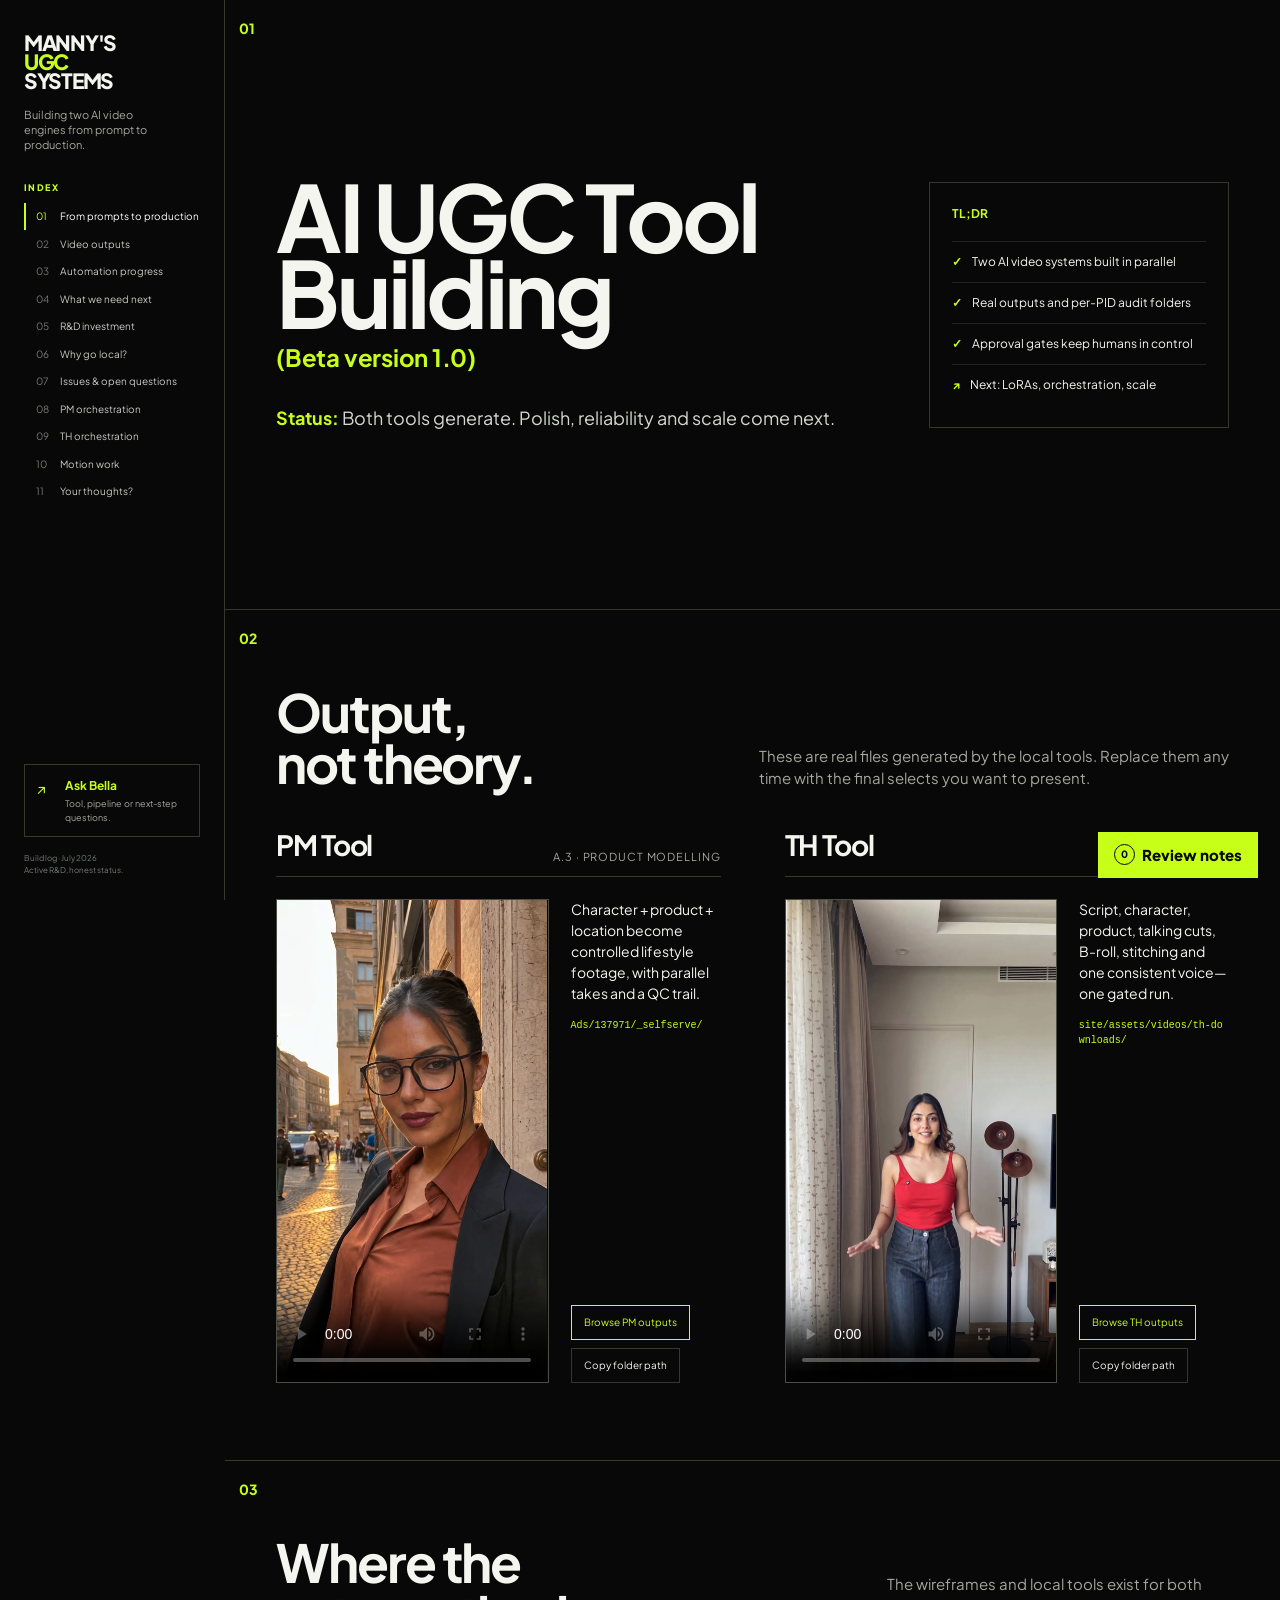
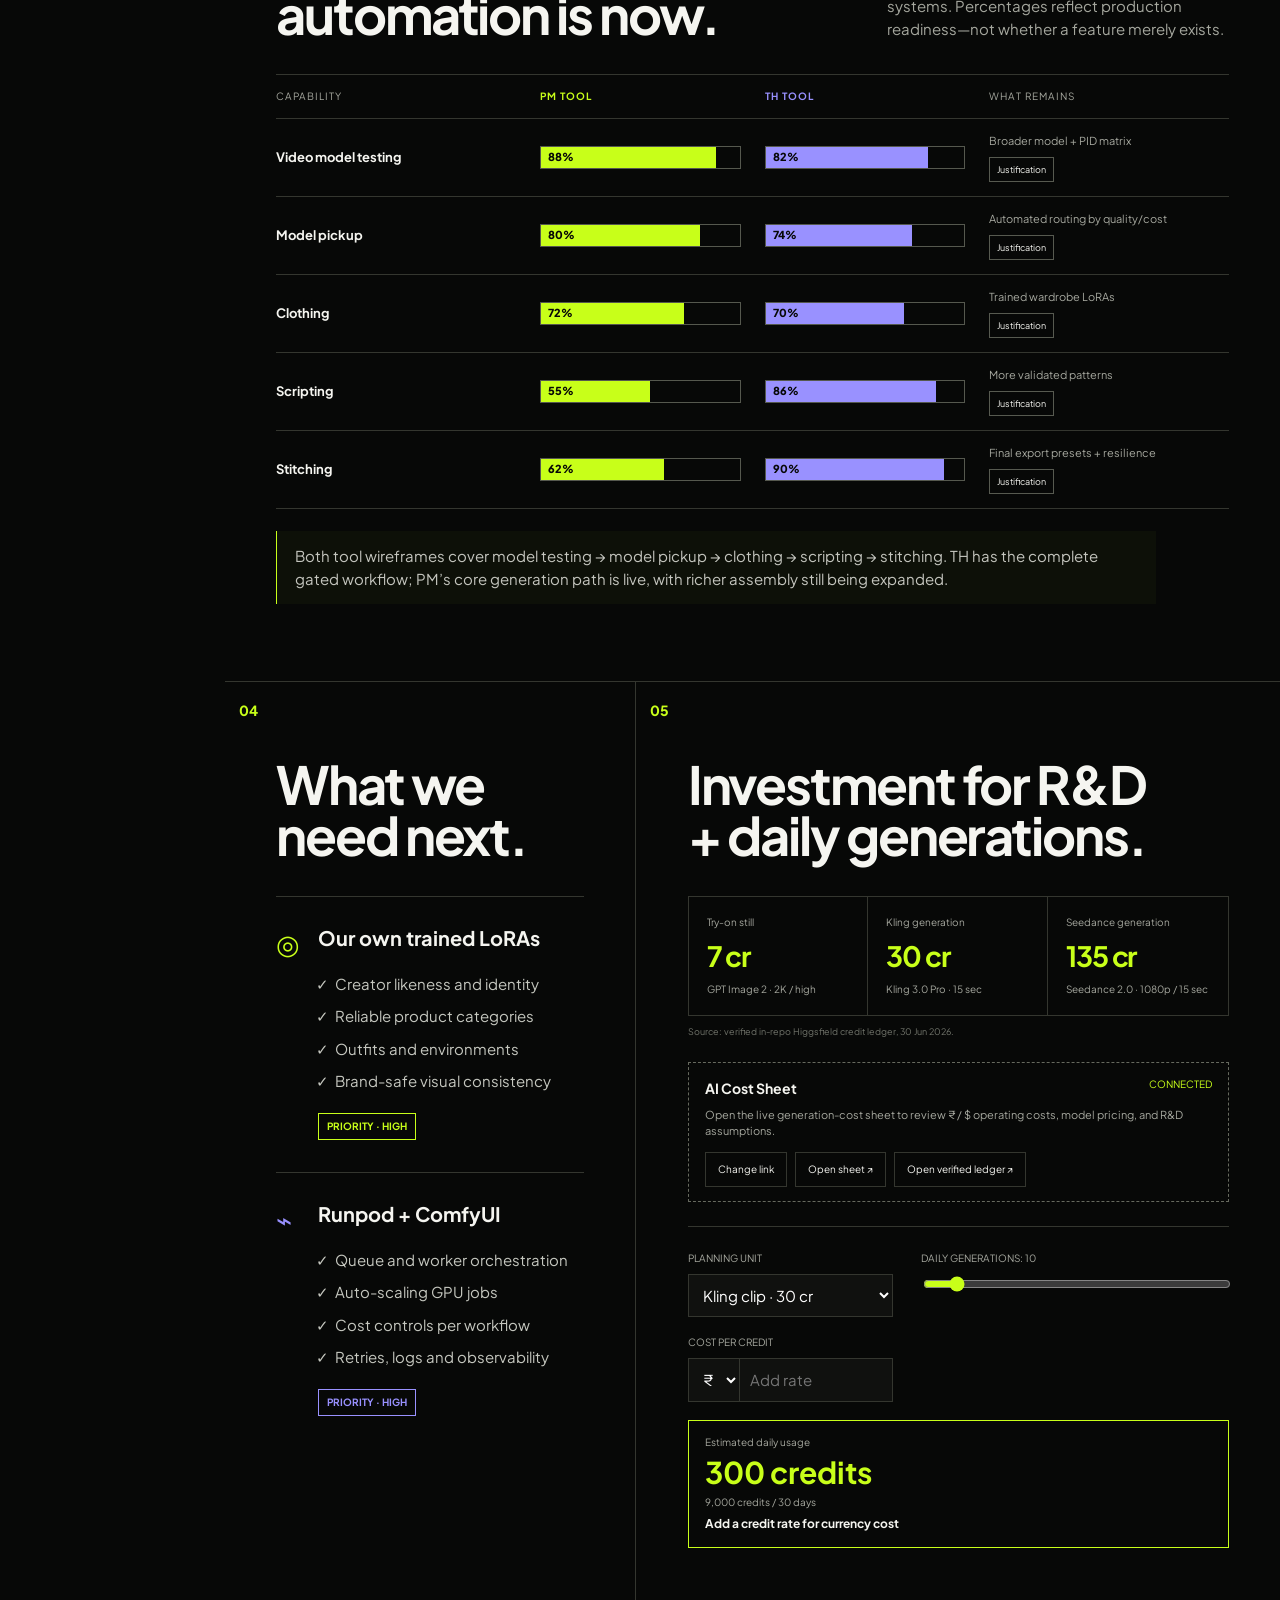
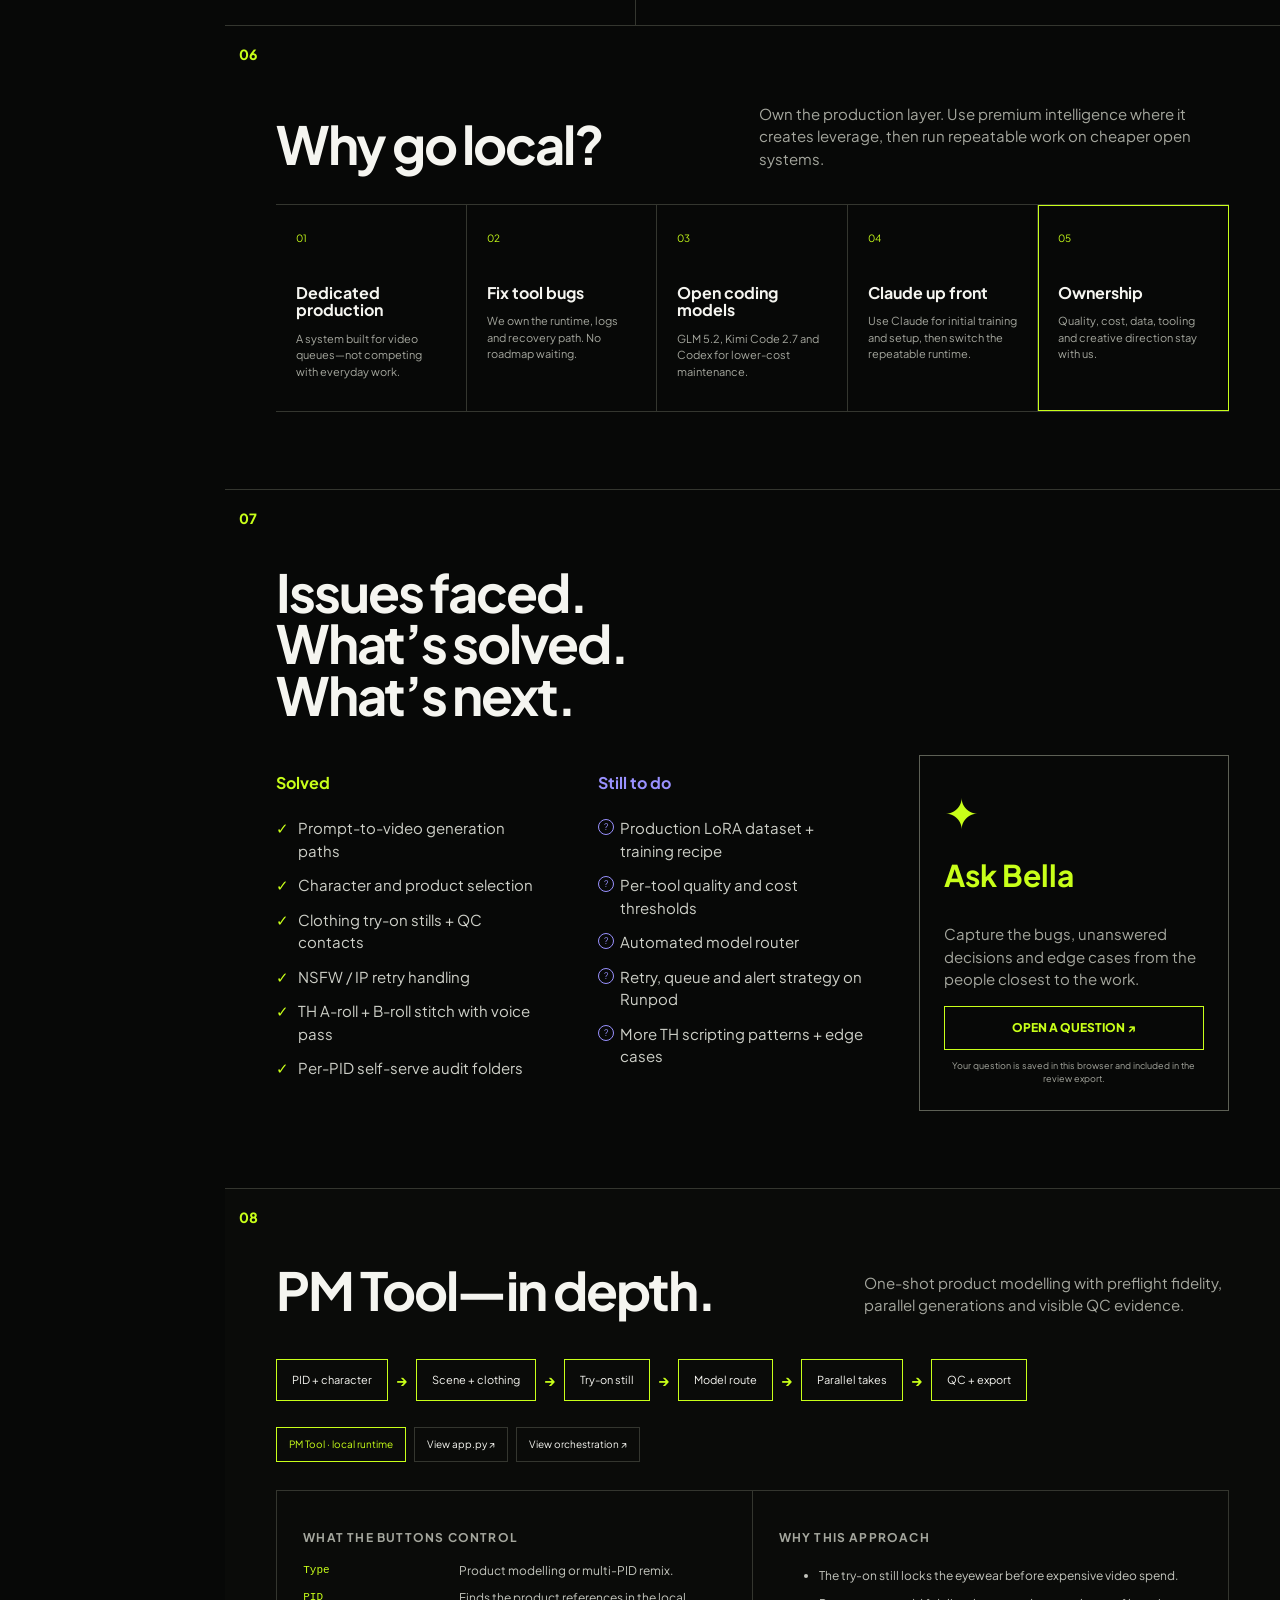
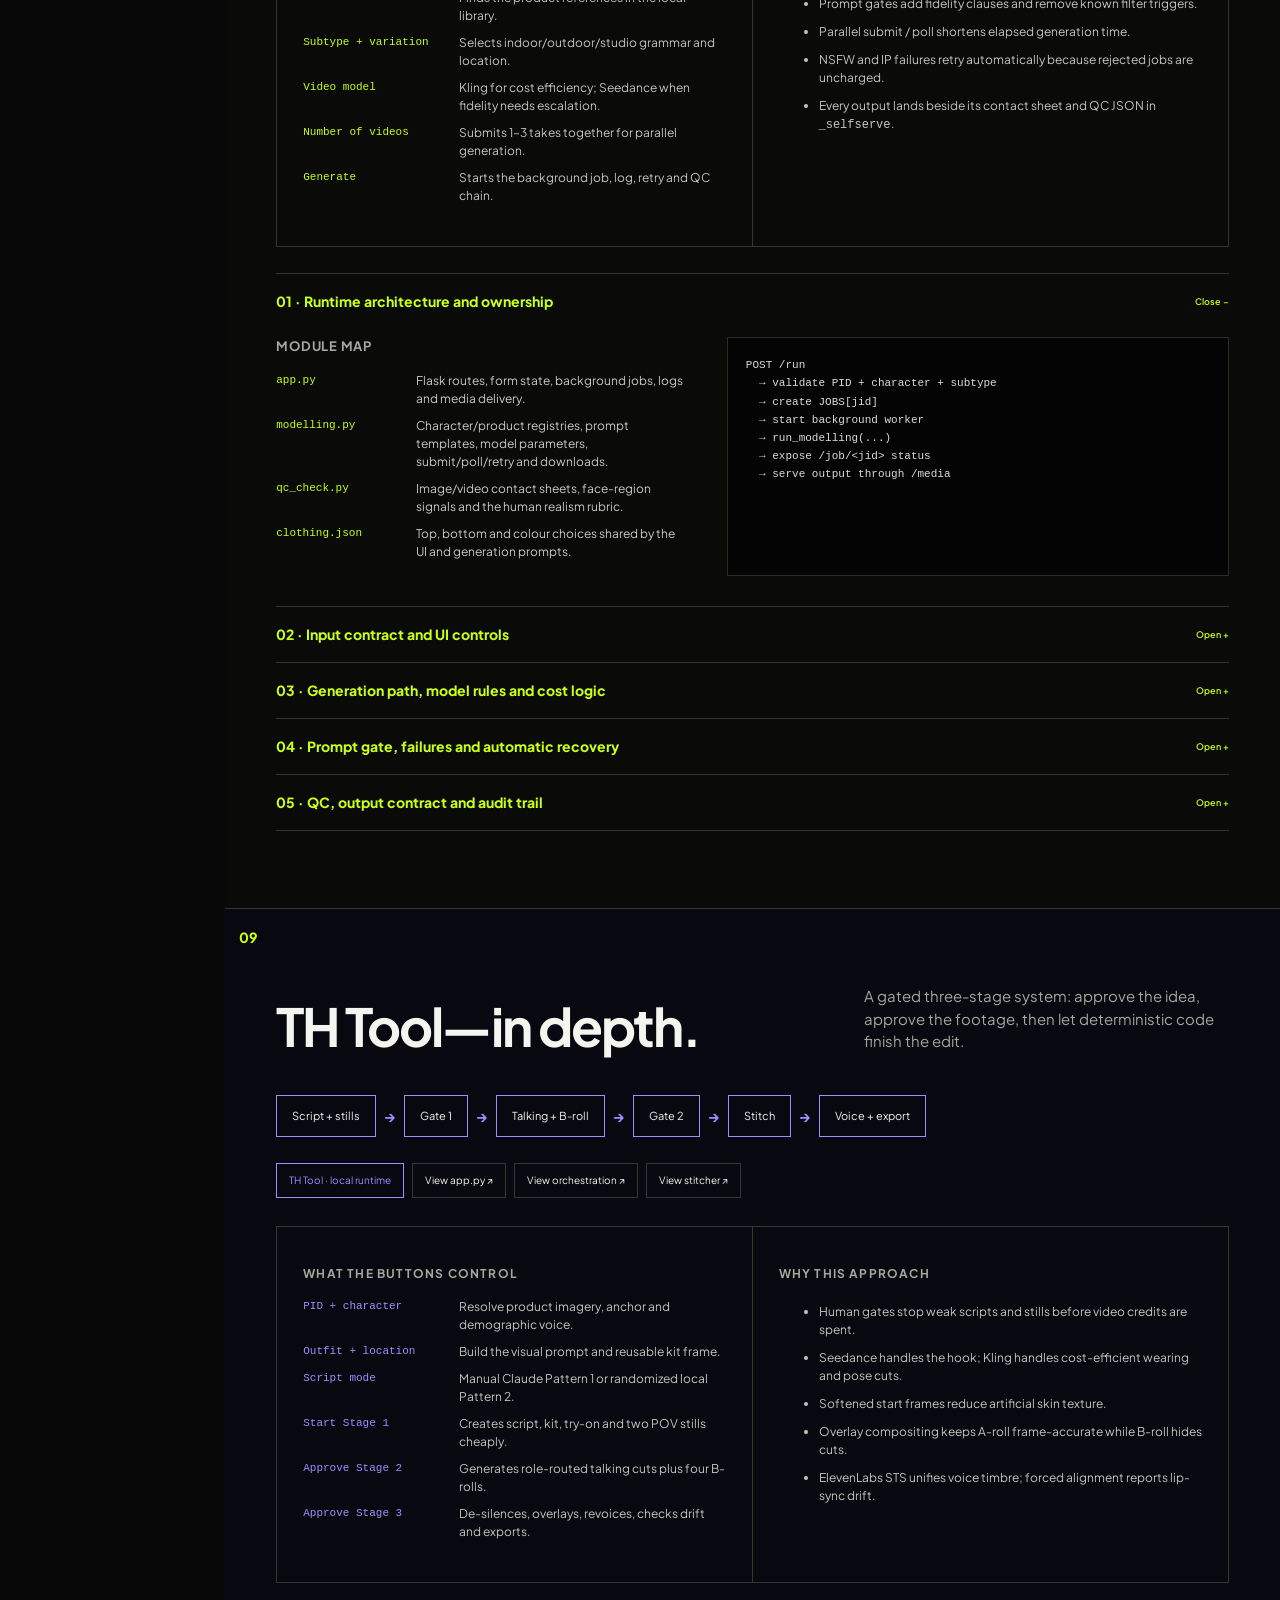
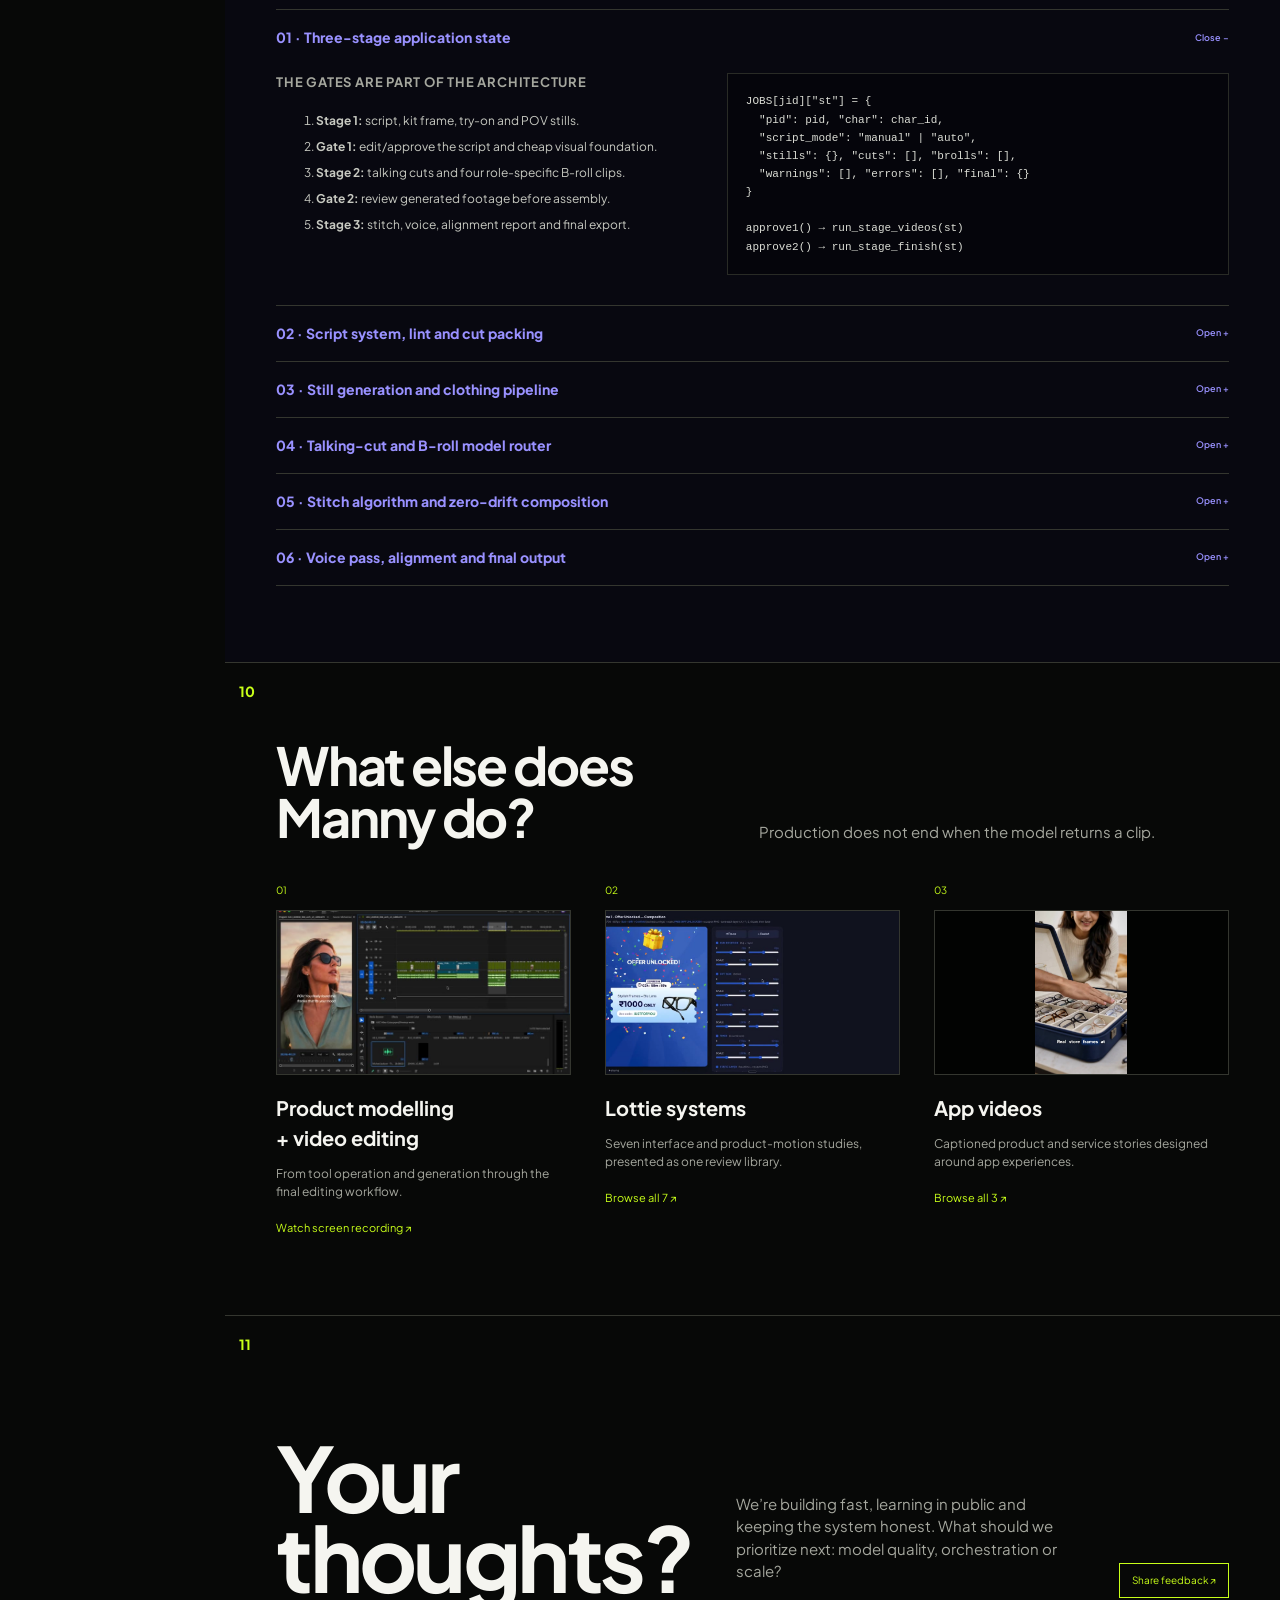
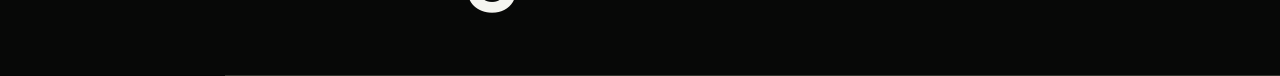
==== site/index.html @ 369bed04 "Add AI UGC systems review website" ====
<!doctype html>
<html lang="en">
<head>
  <meta charset="utf-8">
  <meta name="viewport" content="width=device-width, initial-scale=1, viewport-fit=cover">
  <meta name="description" content="AI UGC Tool Building, Beta version 1.0 — Manny's PM and Talking Head video systems.">
  <title>AI UGC Tool Building — Beta version 1.0</title>
  <link rel="stylesheet" href="styles.css">
</head>
<body>
  <header class="mobile-header">
    <a class="wordmark" href="#top" aria-label="Manny's UGC Systems home">MANNY'S <span>UGC</span> SYSTEMS</a>
    <button class="menu-toggle" type="button" aria-controls="index" aria-expanded="false">Index</button>
  </header>

  <aside class="sidebar" id="index">
    <a class="wordmark" href="#top">MANNY'S <span>UGC</span> SYSTEMS</a>
    <p class="sidebar-intro">Building two AI video engines from prompt to production.</p>
    <nav aria-label="Page index">
      <span class="nav-label">Index</span>
      <a href="#top"><i>01</i>From prompts to production</a>
      <a href="#outputs"><i>02</i>Video outputs</a>
      <a href="#progress"><i>03</i>Automation progress</a>
      <a href="#next"><i>04</i>What we need next</a>
      <a href="#investment"><i>05</i>R&amp;D investment</a>
      <a href="#local"><i>06</i>Why go local?</a>
      <a href="#issues"><i>07</i>Issues &amp; open questions</a>
      <a href="#pm-deep"><i>08</i>PM orchestration</a>
      <a href="#th-deep"><i>09</i>TH orchestration</a>
      <a href="#motion"><i>10</i>Motion work</a>
      <a href="#thoughts"><i>11</i>Your thoughts?</a>
    </nav>
    <a class="bella-mini" href="#issues"><span>↗</span><strong>Ask Bella</strong><small>Tool, pipeline or next-step questions.</small></a>
    <p class="sidebar-foot">Build log · July 2026<br>Active R&amp;D, honest status.</p>
  </aside>

  <main>
    <section class="hero section" id="top" data-section="01">
      <div class="section-number">01</div>
      <div class="hero-copy">
        <h1>AI UGC Tool<br>Building <span>(Beta version 1.0)</span></h1>
        <p><strong>Status:</strong> Both tools generate. Polish, reliability and scale come next.</p>
      </div>
      <div class="truth-list" aria-label="Current project truths">
        <h2>TL;DR</h2>
        <p><b>✓</b> Two AI video systems built in parallel</p>
        <p><b>✓</b> Real outputs and per-PID audit folders</p>
        <p><b>✓</b> Approval gates keep humans in control</p>
        <p><b>↗</b> Next: LoRAs, orchestration, scale</p>
      </div>
    </section>

    <section class="outputs section" id="outputs" data-section="02">
      <div class="section-number">02</div>
      <div class="section-heading">
        <h2>Output, not theory.</h2>
        <p>These are real files generated by the local tools. Replace them any time with the final selects you want to present.</p>
      </div>
      <div class="video-pair">
        <article class="video-story">
          <div class="video-title"><h3>PM Tool</h3><span>A.3 · Product modelling</span></div>
          <div class="video-shell">
            <video controls playsinline preload="metadata" poster="assets/videos/pm-downloads/cover.jpg">
              <source src="assets/web-videos/pm/cover.mp4" type="video/mp4">
            </video>
          </div>
          <div class="video-copy"><p>Character + product + location become controlled lifestyle footage, with parallel takes and a QC trail.</p><code>Ads/137971/_selfserve/</code><div class="video-actions"><button type="button" data-library="pm">Browse PM outputs</button><button type="button" data-copy="Ads/137971/_selfserve/">Copy folder path</button></div></div>
        </article>
        <article class="video-story">
          <div class="video-title"><h3>TH Tool</h3><span>A.1 · Talking head</span></div>
          <div class="video-shell">
            <video controls playsinline preload="metadata" poster="assets/videos/th-downloads/01.jpg">
              <source src="assets/web-videos/th/01.mp4" type="video/mp4">
            </video>
          </div>
          <div class="video-copy"><p>Script, character, product, talking cuts, B-roll, stitching and one consistent voice—one gated run.</p><code>site/assets/videos/th-downloads/</code><div class="video-actions"><button type="button" data-library="th">Browse TH outputs</button><button type="button" data-copy="site/assets/videos/th-downloads/">Copy folder path</button></div></div>
        </article>
      </div>
    </section>

    <section class="progress section" id="progress" data-section="03">
      <div class="section-number">03</div>
      <div class="section-heading split-heading">
        <h2>Where the automation is now.</h2>
        <p>The wireframes and local tools exist for both systems. Percentages reflect production readiness—not whether a feature merely exists.</p>
      </div>
      <div class="progress-table" role="table" aria-label="Automation readiness comparison">
        <div class="progress-head" role="row"><span>Capability</span><b>PM Tool</b><b>TH Tool</b><span>What remains</span></div>
        <div class="progress-row" role="row"><strong>Video model testing</strong><div class="meter"><i style="--v:88%"></i><em>88%</em></div><div class="meter violet"><i style="--v:82%"></i><em>82%</em></div><span>Broader model + PID matrix <button type="button" data-justify="video-model-testing">Justification</button></span></div>
        <div class="progress-row" role="row"><strong>Model pickup</strong><div class="meter"><i style="--v:80%"></i><em>80%</em></div><div class="meter violet"><i style="--v:74%"></i><em>74%</em></div><span>Automated routing by quality/cost <button type="button" data-justify="model-pickup">Justification</button></span></div>
        <div class="progress-row" role="row"><strong>Clothing</strong><div class="meter"><i style="--v:72%"></i><em>72%</em></div><div class="meter violet"><i style="--v:70%"></i><em>70%</em></div><span>Trained wardrobe LoRAs <button type="button" data-justify="clothing">Justification</button></span></div>
        <div class="progress-row" role="row"><strong>Scripting</strong><div class="meter"><i style="--v:55%"></i><em>55%</em></div><div class="meter violet"><i style="--v:86%"></i><em>86%</em></div><span>More validated patterns <button type="button" data-justify="scripting">Justification</button></span></div>
        <div class="progress-row" role="row"><strong>Stitching</strong><div class="meter"><i style="--v:62%"></i><em>62%</em></div><div class="meter violet"><i style="--v:90%"></i><em>90%</em></div><span>Final export presets + resilience <button type="button" data-justify="stitching">Justification</button></span></div>
      </div>
      <p class="note">Both tool wireframes cover model testing → model pickup → clothing → scripting → stitching. TH has the complete gated workflow; PM’s core generation path is live, with richer assembly still being expanded.</p>
    </section>

    <div class="two-up">
      <section class="needs section" id="next" data-section="04">
        <div class="section-number">04</div>
        <div class="section-heading"><h2>What we need next.</h2></div>
        <div class="need-block">
          <span class="need-icon">◎</span><h3>Our own trained LoRAs</h3>
          <ul><li>Creator likeness and identity</li><li>Reliable product categories</li><li>Outfits and environments</li><li>Brand-safe visual consistency</li></ul>
          <b>Priority · high</b>
        </div>
        <div class="need-block violet-block">
          <span class="need-icon">⌁</span><h3>Runpod + ComfyUI</h3>
          <ul><li>Queue and worker orchestration</li><li>Auto-scaling GPU jobs</li><li>Cost controls per workflow</li><li>Retries, logs and observability</li></ul>
          <b>Priority · high</b>
        </div>
      </section>

      <section class="investment section" id="investment" data-section="05">
        <div class="section-number">05</div>
        <div class="section-heading"><h2>Investment for R&amp;D + daily generations.</h2></div>
        <div class="ledger">
          <div><span>Try-on still</span><strong>7 cr</strong><small>GPT Image 2 · 2K / high</small></div>
          <div><span>Kling generation</span><strong>30 cr</strong><small>Kling 3.0 Pro · 15 sec</small></div>
          <div><span>Seedance generation</span><strong>135 cr</strong><small>Seedance 2.0 · 1080p / 15 sec</small></div>
        </div>
        <p class="source-line">Source: verified in-repo Higgsfield credit ledger, 30 Jun 2026.</p>
        <div class="sheet-pending"><strong>AI Cost Sheet</strong><span id="sheetStatus">Connected</span><p>Open the live generation-cost sheet to review ₹ / $ operating costs, model pricing, and R&amp;D assumptions.</p><div class="sheet-actions"><button type="button" id="connectSheet">Change link</button><a id="openSheet" href="https://docs.google.com/spreadsheets/d/1pwKUz7le_H1XCs39XjHrisueV7JgGiotsfHTXAbiB5s/edit?gid=1676287141#gid=1676287141" target="_blank" rel="noreferrer">Open sheet ↗</a><a href="docs/higgsfield-credit-pricing.md" target="_blank">Open verified ledger ↗</a></div></div>
        <div class="calculator">
          <div><label for="workflow">Planning unit</label><select id="workflow"><option value="30">Kling clip · 30 cr</option><option value="135">Seedance clip · 135 cr</option><option value="7">Try-on still · 7 cr</option></select></div>
          <div><label for="daily">Daily generations: <output id="dailyOut">10</output></label><input id="daily" type="range" min="1" max="100" value="10"></div>
          <div><label for="creditRate">Cost per credit</label><div class="rate-field"><select id="currency" aria-label="Currency"><option value="₹">₹</option><option value="$">$</option></select><input id="creditRate" type="number" min="0" step="0.001" placeholder="Add rate"></div></div>
          <div class="calc-result"><span>Estimated daily usage</span><strong id="creditsOut">300 credits</strong><small id="monthlyOut">9,000 credits / 30 days</small><b id="moneyOut">Add a credit rate for currency cost</b></div>
        </div>
      </section>
    </div>

    <section class="local section" id="local" data-section="06">
      <div class="section-number">06</div>
      <div class="section-heading"><h2>Why go local?</h2><p>Own the production layer. Use premium intelligence where it creates leverage, then run repeatable work on cheaper open systems.</p></div>
      <div class="local-rail">
        <article><i>01</i><h3>Dedicated production</h3><p>A system built for video queues—not competing with everyday work.</p></article>
        <article><i>02</i><h3>Fix tool bugs</h3><p>We own the runtime, logs and recovery path. No roadmap waiting.</p></article>
        <article><i>03</i><h3>Open coding models</h3><p>GLM 5.2, Kimi Code 2.7 and Codex for lower-cost maintenance.</p></article>
        <article><i>04</i><h3>Claude up front</h3><p>Use Claude for initial training and setup, then switch the repeatable runtime.</p></article>
        <article class="accent"><i>05</i><h3>Ownership</h3><p>Quality, cost, data, tooling and creative direction stay with us.</p></article>
      </div>
    </section>

    <section class="issues section" id="issues" data-section="07">
      <div class="section-number">07</div>
      <div class="section-heading"><h2>Issues faced. What’s solved. What’s next.</h2></div>
      <div class="issues-grid">
        <div><h3>Solved</h3><ul class="check-list"><li>Prompt-to-video generation paths</li><li>Character and product selection</li><li>Clothing try-on stills + QC contacts</li><li>NSFW / IP retry handling</li><li>TH A-roll + B-roll stitch with voice pass</li><li>Per-PID self-serve audit folders</li></ul></div>
        <div><h3>Still to do</h3><ul class="question-list"><li>Production LoRA dataset + training recipe</li><li>Per-tool quality and cost thresholds</li><li>Automated model router</li><li>Retry, queue and alert strategy on Runpod</li><li>More TH scripting patterns + edge cases</li></ul></div>
        <aside class="ask-bella"><span>✦</span><h3>Ask Bella</h3><p>Capture the bugs, unanswered decisions and edge cases from the people closest to the work.</p><button type="button" data-review-open data-review-section="Ask Bella">Open a question ↗</button><small>Your question is saved in this browser and included in the review export.</small></aside>
      </div>
    </section>

    <section class="deep section" id="pm-deep" data-section="08">
      <div class="section-number">08</div>
      <div class="deep-title"><h2>PM Tool—in depth.</h2><p>One-shot product modelling with preflight fidelity, parallel generations and visible QC evidence.</p></div>
      <div class="pipeline" aria-label="PM tool pipeline"><span>PID + character</span><b>→</b><span>Scene + clothing</span><b>→</b><span>Try-on still</span><b>→</b><span>Model route</span><b>→</b><span>Parallel takes</span><b>→</b><span>QC + export</span></div>
      <div class="tool-links"><span class="local-runtime" title="The PM Tool runs on the production workstation">PM Tool · local runtime</span><a href="code/pm/app.py" target="_blank">View app.py ↗</a><a href="code/pm/modelling.py" target="_blank">View orchestration ↗</a></div>
      <div class="control-grid">
        <div><h3>What the buttons control</h3><dl><dt>Type</dt><dd>Product modelling or multi-PID remix.</dd><dt>PID</dt><dd>Finds the product references in the local library.</dd><dt>Subtype + variation</dt><dd>Selects indoor/outdoor/studio grammar and location.</dd><dt>Video model</dt><dd>Kling for cost efficiency; Seedance when fidelity needs escalation.</dd><dt>Number of videos</dt><dd>Submits 1–3 takes together for parallel generation.</dd><dt>Generate</dt><dd>Starts the background job, log, retry and QC chain.</dd></dl></div>
        <div><h3>Why this approach</h3><ul><li>The try-on still locks the eyewear before expensive video spend.</li><li>Prompt gates add fidelity clauses and remove known filter triggers.</li><li>Parallel submit / poll shortens elapsed generation time.</li><li>NSFW and IP failures retry automatically because rejected jobs are uncharged.</li><li>Every output lands beside its contact sheet and QC JSON in <code>_selfserve</code>.</li></ul></div>
      </div>
      <div class="technical-manual">
        <details open><summary>01 · Runtime architecture and ownership</summary><div class="manual-body"><div><h3>Module map</h3><dl><dt>app.py</dt><dd>Flask routes, form state, background jobs, logs and media delivery.</dd><dt>modelling.py</dt><dd>Character/product registries, prompt templates, model parameters, submit/poll/retry and downloads.</dd><dt>qc_check.py</dt><dd>Image/video contact sheets, face-region signals and the human realism rubric.</dd><dt>clothing.json</dt><dd>Top, bottom and colour choices shared by the UI and generation prompts.</dd></dl></div><pre><code>POST /run
  → validate PID + character + subtype
  → create JOBS[jid]
  → start background worker
  → run_modelling(...)
  → expose /job/&lt;jid&gt; status
  → serve output through /media</code></pre></div></details>
        <details><summary>02 · Input contract and UI controls</summary><div class="manual-body"><div><h3>Inputs that reach orchestration</h3><ul><li><code>kind</code>: product modelling or remix.</li><li><code>pid</code>: resolves product reference images.</li><li><code>char_id</code>: resolves a locked anchor from Character Library.</li><li><code>subtype</code> + <code>variation</code>: selects the scene preamble.</li><li><code>model</code>: Seedance 2.0 or Kling 3.0.</li><li><code>n_videos</code>: 1–3 numbered takes submitted in parallel.</li></ul></div><pre><code>run_modelling(
  pid, char_id,
  n_videos=2,
  kind="product_modelling",
  model="seedance_2_0",
  subtype="A3.2",
  variation="Beach",
  log=print
)</code></pre></div></details>
        <details><summary>03 · Generation path, model rules and cost logic</summary><div class="manual-body"><div><h3>Why the path is staged</h3><ol><li>Build a try-on still first: a low-cost proof that identity and eyewear can coexist.</li><li>Attach media differently per engine because Seedance permits one start image while Kling accepts a broader reference set.</li><li>Rotate across three shot-list variants so multiple takes test different motion emphasis.</li><li>Submit every take before polling so Higgsfield can execute concurrently.</li></ol></div><pre><code>still = _tryon_still(anchor, product, scene)
qc_refs = products[:2]

if model == "seedance_2_0":
    medias = [still or anchor]       # one start image
else:
    medias = [still or anchor, *qc_refs]

jobs = [submit(take) for take in specs]
videos = [poll_and_download(job) for job in jobs]</code></pre></div></details>
        <details><summary>04 · Prompt gate, failures and automatic recovery</summary><div class="manual-body"><div><h3>Before spending credits</h3><ul><li>Warn on brand names that may trigger <code>ip_detected</code>.</li><li>Replace known false-positive phrases such as “tight face”.</li><li>Guarantee an eyewear-fidelity lock is present.</li><li>Trim prompts below Kling’s documented character cap.</li><li>Retry NSFW/IP rejections up to the configured limit; other failures are logged per take without destroying successful siblings.</li></ul></div><pre><code>prompt = _prompt_gate(scene + shot_list, model)

for attempt in range(NSFW_RETRIES + 1):
    job_id = submit(prompt, medias)
    try:
        return wait(job_id)
    except Filtered as error:
        if error.kind not in {"nsfw", "ip_detected"}:
            raise
log("take failed; continue remaining jobs")</code></pre></div></details>
        <details><summary>05 · QC, output contract and audit trail</summary><div class="manual-body"><div><h3>What is retained</h3><ul><li>Try-on still and its QC contact sheet.</li><li>Each numbered video take and scene label.</li><li>Video contact sheets and QC JSON.</li><li>Errors and warnings tied to the job.</li><li>Source log inside <code>Ads/&lt;PID&gt;/_selfserve/</code>.</li></ul><p>The numerical skin signals are advisory. The final realism decision remains a human review of skin texture, lighting, eyes, teeth, hands and motion.</p></div><pre><code>{
  "pid": "204540",
  "model": "kling3_0",
  "still": ".../_stills/still_A3.2_Beach.jpg",
  "videos": [
    {"path": "...take1...mp4", "take": 1,
     "scene": "A3.2_Beach", "sheet": "...contact.jpg"}
  ],
  "errors": []
}</code></pre></div></details>
      </div>
    </section>

    <section class="deep th section" id="th-deep" data-section="09">
      <div class="section-number">09</div>
      <div class="deep-title"><h2>TH Tool—in depth.</h2><p>A gated three-stage system: approve the idea, approve the footage, then let deterministic code finish the edit.</p></div>
      <div class="pipeline th-pipe" aria-label="TH tool pipeline"><span>Script + stills</span><b>→</b><span>Gate 1</span><b>→</b><span>Talking + B-roll</span><b>→</b><span>Gate 2</span><b>→</b><span>Stitch</span><b>→</b><span>Voice + export</span></div>
      <div class="tool-links th-links"><span class="local-runtime" title="The TH Tool runs on the production workstation">TH Tool · local runtime</span><a href="code/th/app.py" target="_blank">View app.py ↗</a><a href="code/th/th_pipeline.py" target="_blank">View orchestration ↗</a><a href="code/th/stitcher.py" target="_blank">View stitcher ↗</a></div>
      <div class="control-grid">
        <div><h3>What the buttons control</h3><dl><dt>PID + character</dt><dd>Resolve product imagery, anchor and demographic voice.</dd><dt>Outfit + location</dt><dd>Build the visual prompt and reusable kit frame.</dd><dt>Script mode</dt><dd>Manual Claude Pattern 1 or randomized local Pattern 2.</dd><dt>Start Stage 1</dt><dd>Creates script, kit, try-on and two POV stills cheaply.</dd><dt>Approve Stage 2</dt><dd>Generates role-routed talking cuts plus four B-rolls.</dd><dt>Approve Stage 3</dt><dd>De-silences, overlays, revoices, checks drift and exports.</dd></dl></div>
        <div><h3>Why this approach</h3><ul><li>Human gates stop weak scripts and stills before video credits are spent.</li><li>Seedance handles the hook; Kling handles cost-efficient wearing and pose cuts.</li><li>Softened start frames reduce artificial skin texture.</li><li>Overlay compositing keeps A-roll frame-accurate while B-roll hides cuts.</li><li>ElevenLabs STS unifies voice timbre; forced alignment reports lip-sync drift.</li></ul></div>
      </div>
      <div class="technical-manual th-manual">
        <details open><summary>01 · Three-stage application state</summary><div class="manual-body"><div><h3>The gates are part of the architecture</h3><ol><li><strong>Stage 1:</strong> script, kit frame, try-on and POV stills.</li><li><strong>Gate 1:</strong> edit/approve the script and cheap visual foundation.</li><li><strong>Stage 2:</strong> talking cuts and four role-specific B-roll clips.</li><li><strong>Gate 2:</strong> review generated footage before assembly.</li><li><strong>Stage 3:</strong> stitch, voice, alignment report and final export.</li></ol></div><pre><code>JOBS[jid]["st"] = {
  "pid": pid, "char": char_id,
  "script_mode": "manual" | "auto",
  "stills": {}, "cuts": [], "brolls": [],
  "warnings": [], "errors": [], "final": {}
}

approve1() → run_stage_videos(st)
approve2() → run_stage_finish(st)</code></pre></div></details>
        <details><summary>02 · Script system, lint and cut packing</summary><div class="manual-body"><div><h3>Two script lanes</h3><ul><li><strong>Manual:</strong> Claude Pattern 1, editable at Gate 1, split into ≤46-word chunks.</li><li><strong>Auto:</strong> one vision analysis followed by local randomized hook/open/middle/close banks.</li><li><strong>Roles:</strong> first cut is <code>hook</code>, last is <code>pose</code>, middle cuts are <code>wearing</code>.</li><li><strong>Lint:</strong> “Lenskart” becomes “Lens Kart”; origin cities fail; banned value language warns.</li></ul></div><pre><code>def assign_roles(cuts):
    for i, cut in enumerate(cuts):
        if i == 0: role = "hook"
        elif i == len(cuts)-1: role = "pose"
        else: role = "wearing"

AUTO_SINGLE_CUT_MAX_WORDS = 52
if words &lt;= 52:
    return [{"role": "hook", "text": script}]</code></pre></div></details>
        <details><summary>03 · Still generation and clothing pipeline</summary><div class="manual-body"><div><h3>Image foundation</h3><ol><li>Resolve anchor, product refs, wardrobe phrase and environment.</li><li>Create a character kit frame from the anchor alone.</li><li>Create the product try-on from kit + product.</li><li>Create separate temple-grip and front-grip POV stills.</li><li>Generate softened variants with ffmpeg <code>smartblur</code> for video starts.</li></ol></div><pre><code>kit = nano_banana(anchor, KIT_PROMPT)
tryon = nano_banana([kit, product], TRYON_PROMPT)
pov_temple = nano_banana([kit, *products], POV_TEMPLE_PROMPT)
pov_front = nano_banana([kit, *products], POV_FRONT_PROMPT)

for still in generated:
    _soften(still, still.with_name("*_soft.png"))</code></pre></div></details>
        <details><summary>04 · Talking-cut and B-roll model router</summary><div class="manual-body"><div><h3>Each role has a reason</h3><dl><dt>Hook</dt><dd>Seedance 2.0, 1080p, starts from <code>tryon_soft</code>.</dd><dt>Wearing</dt><dd>Kling 3.0 Pro with sound, lower cost for body motion.</dd><dt>Pose</dt><dd>Kling 3.0 Pro with sound, controlled final delivery.</dd><dt>B-roll</dt><dd>Four fixed kinds: wearpose, catwalk, POV temple and POV front; Kling sound off.</dd></dl></div><pre><code>route = {
  "hook":    ("seedance_2_0", HOOK_TMPL),
  "wearing": ("kling3_0", WEARING_TMPL),
  "pose":    ("kling3_0", POSE_TMPL),
}

for cut in script_data["cuts"]:
    model, template = route[cut["role"]]
    submit_video(model, template, [tryon_soft])</code></pre></div></details>
        <details><summary>05 · Stitch algorithm and zero-drift composition</summary><div class="manual-body"><div><h3>Deterministic edit logic</h3><ul><li>Detect silence at −30dB for at least 0.3 seconds.</li><li>Keep 0.1-second pads and bridge tiny islands to avoid stutter flashes.</li><li>Build a continuous A-roll base from the kept ranges.</li><li>Start B-roll at 3 seconds, place 2-second windows every 3 seconds, rotate through every generated B-roll.</li><li>Overlay onto the base instead of concat-recutting, avoiding accumulated timing drift.</li></ul></div><pre><code>WINDOW_DUR = 2.0
WINDOW_SPACING = 3.0
t = 3.0
while t + 0.5 &lt;= total:
    broll = brolls[i % len(brolls)]
    yield (t, min(WINDOW_DUR, total-t), broll, 2.0)
    t += WINDOW_SPACING

[base][broll]overlay=enable='between(t,start,end)'</code></pre></div></details>
        <details><summary>06 · Voice pass, alignment and final output</summary><div class="manual-body"><div><h3>One voice across mixed engines</h3><ol><li>Extract the stitched A-roll audio.</li><li>Resolve the character’s ElevenLabs voice or demographic default.</li><li>Run speech-to-speech once across the full edit.</li><li>Pad audio to picture length before <code>-shortest</code>; copy video without re-encoding.</li><li>Force-align original and transformed speech against the script.</li><li>Report drift; ≤60ms is OK, above it requires manual lip-sync review.</li></ol></div><pre><code>voice = voice_for_character(voice_key, group)
sts_audio = sts(source_audio, voice)
padded = ffmpeg_apad(sts_audio, whole_dur=video_duration)
mux(video, padded, video_codec="copy")

drift_ms = compare_alignment(original, sts_audio, script)
status = "OK" if drift_ms &lt;= 60 else "CHECK LIP-SYNC"</code></pre></div></details>
      </div>
    </section>

    <section class="motion section" id="motion" data-section="10">
      <div class="section-number">10</div>
      <div class="section-heading"><h2>What else does Manny do?</h2><p>Production does not end when the model returns a clip.</p></div>
      <div class="motion-grid">
        <article><span>01</span><div class="motion-media work-preview"><video muted autoplay loop playsinline preload="metadata" poster="assets/manny-work/product-modelling-video-editing/web/screen-recording.jpg"><source src="assets/manny-work/product-modelling-video-editing/web/screen-recording.mp4" type="video/mp4"></video></div><h3>Product modelling + video editing</h3><p>From tool operation and generation through the final editing workflow.</p><button type="button" data-library="editing">Watch screen recording ↗</button></article>
        <article><span>02</span><div class="motion-media work-preview"><video muted autoplay loop playsinline preload="metadata" poster="assets/manny-work/lottie-systems/web/lottie-fast-forward-cover.jpg"><source src="assets/manny-work/lottie-systems/web/lottie-fast-forward-cover.mp4" type="video/mp4"></video></div><h3>Lottie systems</h3><p>Seven interface and product-motion studies, presented as one review library.</p><button type="button" data-library="lottie">Browse all 7 ↗</button></article>
        <article><span>03</span><div class="motion-media work-preview portrait-preview"><video muted autoplay loop playsinline preload="metadata" poster="assets/manny-work/app-videos/web/TBYB_with-caption.jpg"><source src="assets/manny-work/app-videos/web/TBYB_with-caption.mp4" type="video/mp4"></video></div><h3>App videos</h3><p>Captioned product and service stories designed around app experiences.</p><button type="button" data-library="apps">Browse all 3 ↗</button></article>
      </div>
    </section>

    <footer class="closing section" id="thoughts" data-section="11">
      <div class="section-number">11</div>
      <h2>Your thoughts?</h2>
      <p>We’re building fast, learning in public and keeping the system honest. What should we prioritize next: model quality, orchestration or scale?</p>
      <button type="button" data-review-open data-review-section="Overall feedback">Share feedback ↗</button>
    </footer>
  </main>

  <button class="review-fab" type="button" data-review-open data-review-section="Overall feedback" aria-label="Open review notes"><span id="reviewCount">0</span><span class="review-fab-label">Review notes</span></button>

  <dialog class="media-dialog" id="mediaDialog">
    <div class="dialog-bar"><div><small id="mediaType">Output library</small><h2 id="mediaTitle">Review outputs</h2></div><button type="button" data-dialog-close aria-label="Close media library">Close</button></div>
    <div class="media-review-layout">
      <div class="media-stage"><video id="libraryPlayer" controls playsinline></video><p id="libraryPath"></p></div>
      <div class="media-list" id="mediaList" role="list"></div>
    </div>
  </dialog>

  <dialog class="review-dialog" id="reviewDialog">
    <div class="dialog-bar"><div><small>Local review workspace</small><h2>Review notes</h2></div><button type="button" data-dialog-close aria-label="Close review notes">Close</button></div>
    <form id="reviewForm">
      <label for="reviewSection">Section</label>
      <select id="reviewSection" required><option>Overall feedback</option><option>Video outputs</option><option>Automation progress</option><option>Investment</option><option>Ask Bella</option><option>PM Tool</option><option>TH Tool</option><option>Motion work</option></select>
      <label for="reviewNote">Note or question</label>
      <textarea id="reviewNote" rows="5" placeholder="What should change, be clarified or be added?" required></textarea>
      <button type="submit">Save note</button>
    </form>
    <div class="saved-notes"><div class="saved-notes-head"><h3>Saved in this browser</h3><div><button type="button" id="exportNotes">Export JSON</button><button type="button" id="clearNotes">Clear all</button></div></div><div id="notesList"></div></div>
  </dialog>

  <dialog class="justification-dialog" id="justificationDialog">
    <div class="dialog-bar"><div><small>Readiness evidence</small><h2 id="justificationTitle">Why this percentage?</h2></div><button type="button" data-dialog-close aria-label="Close justification">Close</button></div>
    <div class="justification-body">
      <p class="score-note">These are product-readiness estimates derived from implemented code, validated outputs and remaining production gaps—not automated test-coverage scores.</p>
      <div class="score-columns"><section><h3>PM Tool · <span id="pmScore"></span></h3><p id="pmReason"></p><pre><code id="pmEvidence"></code></pre></section><section><h3>TH Tool · <span id="thScore"></span></h3><p id="thReason"></p><pre><code id="thEvidence"></code></pre></section></div>
      <div class="score-gap"><h3>What keeps this from 100%</h3><p id="scoreGap"></p></div>
    </div>
  </dialog>

  <div class="toast" id="toast" role="status" aria-live="polite"></div>
  <script src="script.js"></script>
</body>
</html>
---- site/styles.css ----
@font-face{font-family:Jakarta;src:url('assets/fonts/PlusJakartaSans-VariableFont_wght.ttf') format('truetype');font-weight:200 800;font-display:swap}
:root{--ink:#070807;--paper:#f5f5f0;--muted:#a5a79e;--line:#34362f;--acid:#c8ff19;--violet:#9991ff;--sidebar:225px;--pad:clamp(22px,4vw,64px)}
*{box-sizing:border-box}html{scroll-behavior:smooth;max-width:100%;overflow-x:clip}body{margin:0;min-width:320px;max-width:100%;overflow-x:clip;background:var(--ink);color:var(--paper);font-family:Jakarta,Arial,sans-serif;font-size:15px;line-height:1.5}a{color:inherit}button,select,input{font:inherit}button,a,summary,select,input{outline-offset:4px}::selection{background:var(--acid);color:var(--ink)}
.sidebar{position:fixed;inset:0 auto 0 0;width:var(--sidebar);padding:34px 24px 24px;border-right:1px solid var(--line);display:flex;flex-direction:column;z-index:20;background:var(--ink)}.wordmark{font-size:21px;font-weight:800;line-height:.9;letter-spacing:-.06em;text-decoration:none;max-width:105px}.wordmark span{color:var(--acid)}.sidebar-intro{color:var(--muted);font-size:11px;line-height:1.4;max-width:135px;margin:16px 0 28px}.nav-label{display:block;text-transform:uppercase;color:var(--acid);font-size:9px;font-weight:800;letter-spacing:.16em;margin-bottom:8px}.sidebar nav{display:flex;flex-direction:column;gap:1px}.sidebar nav a{display:grid;grid-template-columns:24px 1fr;text-decoration:none;color:#c8c9c3;font-size:10px;line-height:1.25;padding:7px 0 7px 10px;border-left:2px solid transparent;transition:.2s}.sidebar nav a i{font-style:normal;color:#777b70}.sidebar nav a:hover,.sidebar nav a.active{border-left-color:var(--acid);color:white}.sidebar nav a.active i{color:var(--acid)}.bella-mini{margin-top:auto;border:1px solid var(--line);padding:12px;text-decoration:none;display:grid;grid-template-columns:20px 1fr;gap:2px 8px}.bella-mini span{grid-row:1/3;color:var(--acid)}.bella-mini strong{font-size:12px;color:var(--acid)}.bella-mini small{font-size:9px;color:var(--muted)}.sidebar-foot{font-size:8px;color:#777b70;margin:15px 0 0}.mobile-header{display:none}
main{margin-left:var(--sidebar)}.section{position:relative;border-bottom:1px solid var(--line);padding:clamp(52px,6vw,90px) var(--pad);scroll-margin-top:0}.section-number{position:absolute;left:14px;top:18px;color:var(--acid);font-weight:750;font-size:14px}.section-heading{margin-bottom:34px;display:grid;grid-template-columns:minmax(0,1fr) minmax(240px,470px);gap:40px;align-items:end}.section-heading h2,.deep-title h2{font-size:clamp(30px,4.1vw,66px);line-height:.98;letter-spacing:-.055em;margin:0;max-width:780px}.section-heading p,.deep-title p{margin:0;color:var(--muted);max-width:580px}.hero{min-height:610px;display:grid;grid-template-columns:minmax(0,1fr) 300px;gap:70px;align-items:center}.hero h1{font-size:clamp(70px,9.6vw,150px);line-height:.82;letter-spacing:-.075em;margin:0}.hero-copy p{font-size:18px;margin:32px 0 0;color:#d5d6d0}.hero-copy strong{color:var(--acid)}.truth-list{border:1px solid var(--line);padding:22px}.truth-list h2{font-size:12px;color:var(--acid);margin:0 0 18px}.truth-list p{font-size:12px;border-top:1px solid #22241f;padding:11px 0;margin:0}.truth-list b{color:var(--acid);margin-right:8px}
.video-pair{display:grid;grid-template-columns:1fr 1fr;gap:clamp(25px,5vw,80px)}.video-story{display:grid;grid-template-columns:minmax(200px,360px) minmax(150px,1fr);gap:22px;align-items:start}.video-title{grid-column:1/-1;display:flex;justify-content:space-between;align-items:end;border-bottom:1px solid var(--line);padding-bottom:10px}.video-title h3{font-size:28px;letter-spacing:-.04em;margin:0}.video-title span{color:var(--muted);font-size:11px;text-transform:uppercase;letter-spacing:.08em}.video-shell{background:#111;aspect-ratio:9/16;max-height:620px;overflow:hidden;border:1px solid #4b4e45}.video-shell video{width:100%;height:100%;object-fit:cover;display:block}.video-story p{margin:0;font-size:14px}.video-story code{grid-column:2;color:var(--acid);font-size:10px;word-break:break-all}
.split-heading{grid-template-columns:1.25fr .75fr}.progress-table{border-top:1px solid var(--line)}.progress-head,.progress-row{display:grid;grid-template-columns:1.2fr 1fr 1fr 1.2fr;gap:24px;align-items:center;padding:14px 0;border-bottom:1px solid var(--line)}.progress-head{font-size:10px;text-transform:uppercase;color:var(--muted);letter-spacing:.1em}.progress-head b:first-of-type{color:var(--acid)}.progress-head b:last-of-type{color:var(--violet)}.progress-row strong{font-size:13px}.progress-row>span{font-size:11px;color:var(--muted)}.meter{height:23px;border:1px solid #55584e;position:relative}.meter i{display:block;width:var(--v);height:100%;background:var(--acid)}.meter.violet i{background:var(--violet)}.meter em{position:absolute;left:7px;top:2px;color:var(--ink);font-size:11px;font-style:normal;font-weight:800}.note{max-width:880px;color:#c4c5be;margin:22px 0 0;padding-left:18px;border-left:2px solid var(--acid)}
.two-up{display:grid;grid-template-columns:.78fr 1.22fr;border-bottom:1px solid var(--line)}.two-up .section{border-bottom:0}.two-up .section:first-child{border-right:1px solid var(--line)}.two-up .section-heading{display:block}.need-block{position:relative;border-top:1px solid var(--line);padding:26px 0 24px 42px}.need-block+.need-block{margin-top:8px}.need-icon{position:absolute;left:0;color:var(--acid);font-size:27px}.need-block h3{margin:0;font-size:20px}.need-block ul{list-style:'✓  ';padding-left:17px;color:#c5c7bf}.need-block li{padding:5px 0}.need-block b{display:inline-block;color:var(--acid);font-size:10px;text-transform:uppercase;border:1px solid currentColor;padding:5px 8px}.violet-block .need-icon,.violet-block b{color:var(--violet)}.ledger{display:grid;grid-template-columns:repeat(3,1fr);border:1px solid var(--line)}.ledger div{padding:18px;border-right:1px solid var(--line)}.ledger div:last-child{border:0}.ledger span,.ledger small{display:block;font-size:10px;color:var(--muted)}.ledger strong{display:block;color:var(--acid);font-size:28px;letter-spacing:-.04em;margin:5px 0}.source-line{font-size:9px;color:#71746b}.sheet-pending{border:1px dashed #66695e;padding:14px 16px;margin:24px 0}.sheet-pending strong{font-size:14px}.sheet-pending span{float:right;color:var(--acid);font-size:10px;text-transform:uppercase}.sheet-pending p{font-size:11px;color:var(--muted);margin:7px 0 0}.calculator{border-top:1px solid var(--line);padding-top:24px;display:grid;grid-template-columns:1fr 1.5fr;gap:18px 28px}.calculator label{display:block;font-size:10px;text-transform:uppercase;color:var(--muted);margin-bottom:8px}.calculator select{width:100%;border:1px solid var(--line);background:#10110f;color:white;padding:10px}.calculator input{accent-color:var(--acid);width:100%}.calc-result{grid-column:1/-1;border-left:3px solid var(--acid);padding-left:16px}.calc-result span,.calc-result small{display:block;font-size:10px;color:var(--muted)}.calc-result strong{font-size:30px;color:var(--acid)}
.local-rail{display:grid;grid-template-columns:repeat(5,1fr);border-top:1px solid var(--line);border-bottom:1px solid var(--line)}.local-rail article{padding:20px;border-right:1px solid var(--line);min-height:205px}.local-rail article:last-child{border:0}.local-rail i{font-style:normal;color:var(--acid);font-size:10px}.local-rail h3{font-size:16px;line-height:1.1;margin:36px 0 12px}.local-rail p{color:var(--muted);font-size:11px}.local-rail .accent{outline:1px solid var(--acid);outline-offset:-1px}.issues-grid{display:grid;grid-template-columns:1fr 1fr 310px;gap:50px}.issues-grid h3{font-size:16px;color:var(--acid)}.issues-grid>div:nth-child(2) h3{color:var(--violet)}.issues-grid ul{padding:0;list-style:none}.issues-grid li{padding:6px 0 6px 22px;position:relative;color:#ced0c8}.issues-grid li:before{position:absolute;left:0}.check-list li:before{content:'✓';color:var(--acid)}.question-list li:before{content:'?';color:var(--violet);border:1px solid;border-radius:50%;width:14px;height:14px;text-align:center;font-size:9px;top:8px}.ask-bella{border:1px solid #5d6055;padding:24px;display:flex;flex-direction:column}.ask-bella>span{font-size:42px;color:var(--acid)}.ask-bella h3{font-size:30px;margin:10px 0;color:var(--acid)}.ask-bella p{color:var(--muted)}.ask-bella a{margin-top:auto;text-align:center;border:1px solid var(--acid);padding:12px;color:var(--acid);text-decoration:none;font-size:12px;font-weight:800;text-transform:uppercase}.ask-bella small{font-size:9px;color:var(--muted);text-align:center;margin-top:9px}
.deep{background:#0a0b09}.deep.th{background:#080810}.deep-title{display:grid;grid-template-columns:1.2fr .8fr;gap:40px;align-items:end}.pipeline{display:flex;gap:8px;align-items:center;margin:42px 0 30px;overflow-x:auto;padding-bottom:8px}.pipeline span{border:1px solid var(--acid);padding:12px 15px;min-width:max-content;font-size:11px}.pipeline b{color:var(--acid)}.th-pipe span{border-color:var(--violet)}.th-pipe b{color:var(--violet)}.control-grid{display:grid;grid-template-columns:1fr 1fr;border:1px solid var(--line)}.control-grid>div{padding:26px}.control-grid>div:first-child{border-right:1px solid var(--line)}.control-grid h3{font-size:12px;text-transform:uppercase;color:var(--muted);letter-spacing:.1em}.control-grid dl{display:grid;grid-template-columns:140px 1fr;gap:9px 16px}.control-grid dt{font-family:monospace;color:var(--acid);font-size:11px}.th .control-grid dt{color:var(--violet)}.control-grid dd,.control-grid li{margin:0;color:#c3c5bd;font-size:12px}.control-grid li{padding:5px 0}.deep details{border:1px solid var(--line);border-top:0}.deep summary{cursor:pointer;padding:13px 18px;color:var(--acid);font-size:11px}.th summary{color:var(--violet)}.deep pre{margin:0;padding:20px;overflow:auto;background:#040504;color:#d6d8d0;font-size:11px}
.motion-grid{display:grid;grid-template-columns:repeat(3,1fr);gap:34px}.motion-grid article>span{font-size:10px;color:var(--acid)}.motion-media{aspect-ratio:16/9;background:#111;margin:10px 0 18px;overflow:hidden;border:1px solid var(--line)}.motion-media img,.motion-media video{width:100%;height:100%;object-fit:cover}.motion-grid h3{font-size:20px;margin:0}.motion-grid p{color:var(--muted);font-size:12px;min-height:38px}.motion-grid a,.motion-grid button{border:0;background:0;color:var(--acid);padding:0;text-decoration:none;font-size:11px;cursor:pointer}.motion-demo{display:flex;justify-content:center;align-items:center;gap:10px}.motion-demo i{display:block;width:42px;height:42px;border:2px solid var(--violet);animation:motion 1.8s cubic-bezier(.2,.8,.2,1) infinite}.motion-demo i:nth-child(2){border-radius:50%;animation-delay:.15s}.motion-demo i:nth-child(3){transform:rotate(45deg);animation-delay:.3s}@keyframes motion{0%,100%{transform:translateY(18px) rotate(0);opacity:.25}50%{transform:translateY(-18px) rotate(45deg);opacity:1}}
.closing{display:grid;grid-template-columns:1fr 1fr auto;gap:45px;align-items:end;min-height:360px}.closing h2{font-size:clamp(48px,7vw,110px);line-height:.9;letter-spacing:-.07em;margin:0}.closing p{max-width:500px;color:var(--muted)}.closing>a{color:var(--acid);text-decoration:none;font-size:12px}
@media(max-width:1100px){:root{--sidebar:190px}.hero{grid-template-columns:1fr}.truth-list{max-width:520px}.video-story{grid-template-columns:1fr}.video-shell{max-height:540px}.video-story code{grid-column:1}.two-up{grid-template-columns:1fr}.two-up .section:first-child{border-right:0;border-bottom:1px solid var(--line)}.local-rail{grid-template-columns:repeat(2,1fr)}.issues-grid{grid-template-columns:1fr 1fr}.ask-bella{grid-column:1/-1}.closing{grid-template-columns:1fr}}
@media(max-width:760px){.mobile-header{display:flex;position:sticky;top:0;height:64px;padding:14px 18px;justify-content:space-between;align-items:center;background:rgba(7,8,7,.96);border-bottom:1px solid var(--line);z-index:40}.mobile-header .wordmark{font-size:15px}.menu-toggle{border:1px solid var(--acid);background:transparent;color:var(--acid);padding:7px 12px}.sidebar{transform:translateX(-100%);width:min(88vw,330px);padding-top:80px;transition:transform .25s}.sidebar.open{transform:translateX(0)}.sidebar>.wordmark{display:none}.sidebar-intro{display:none}.sidebar nav a{font-size:12px;padding:9px 0 9px 10px}.sidebar-foot{display:none}main{margin-left:0}.section{padding:64px 20px}.section-number{left:20px}.hero{min-height:calc(100vh - 64px);gap:35px}.hero h1{font-size:clamp(58px,19vw,92px)}.hero-copy p{font-size:15px}.section-heading,.split-heading,.deep-title{grid-template-columns:1fr;gap:18px}.video-pair,.motion-grid{grid-template-columns:1fr}.video-story{grid-template-columns:1fr}.video-shell{max-height:none}.progress-head{display:none}.progress-row{grid-template-columns:1fr 1fr}.progress-row>span{grid-column:1/-1}.ledger{grid-template-columns:1fr}.ledger div{border-right:0;border-bottom:1px solid var(--line)}.calculator{grid-template-columns:1fr}.local-rail{grid-template-columns:1fr}.local-rail article{min-height:auto;border-right:0;border-bottom:1px solid var(--line)}.local-rail h3{margin:20px 0 8px}.issues-grid{grid-template-columns:1fr;gap:20px}.ask-bella{grid-column:auto}.control-grid{grid-template-columns:1fr}.control-grid>div:first-child{border-right:0;border-bottom:1px solid var(--line)}.control-grid dl{grid-template-columns:1fr}.control-grid dd{margin-bottom:8px}.closing{grid-template-columns:1fr}}
@media(prefers-reduced-motion:reduce){html{scroll-behavior:auto}.motion-demo i{animation:none}}

/* Review build wiring */
h1,h2,h3{text-wrap:balance}.hero h1{font-size:clamp(64px,7.2vw,96px);letter-spacing:-.04em}.hero h1 span{display:block;margin-top:.6em;color:var(--acid);font-size:.26em;line-height:1.15;letter-spacing:-.01em}.section-heading h2,.deep-title h2,.closing h2{letter-spacing:-.04em}.note{border-left:1px solid var(--acid);background:#0d1008;padding:14px 18px}.calc-result{border-left:0;border:1px solid var(--acid);padding:14px 16px}.video-actions{grid-column:1/-1;display:flex;flex-wrap:wrap;gap:8px;margin-top:2px}.video-actions button,.tool-links a,.tool-links .local-runtime,.sheet-actions button,.sheet-actions a,.closing>button{display:inline-flex;align-items:center;border:1px solid var(--line);background:transparent;color:var(--paper);padding:9px 12px;text-decoration:none;font-size:10px;cursor:pointer;transition:border-color .18s,color .18s,background .18s}.video-actions button:first-child,.tool-links .local-runtime{border-color:var(--acid);color:var(--acid)}.video-actions button:hover,.tool-links a:hover,.sheet-actions button:hover,.sheet-actions a:hover,.closing>button:hover{border-color:var(--acid);color:var(--acid)}.tool-links{display:flex;flex-wrap:wrap;gap:8px;margin:-12px 0 28px}.tool-links .local-runtime{cursor:default}.th-links .local-runtime{border-color:var(--violet);color:var(--violet)}.sheet-actions{display:flex;flex-wrap:wrap;gap:8px;margin-top:12px}.sheet-actions a,.sheet-actions button{display:inline-flex}.rate-field{display:flex}.rate-field select{width:64px;border-right:0}.rate-field input{min-width:0;width:100%;border:1px solid var(--line);background:#10110f;color:#fff;padding:10px}.calc-result b{display:block;color:var(--paper);font-size:12px;margin-top:5px}.ask-bella button{margin-top:auto;text-align:center;border:1px solid var(--acid);background:transparent;padding:12px;color:var(--acid);font-size:12px;font-weight:800;text-transform:uppercase;cursor:pointer}.closing>button{justify-self:start;color:var(--acid);border-color:var(--acid)}
.review-fab{position:fixed;right:22px;bottom:22px;z-index:30;display:inline-flex;align-items:center;gap:7px;background:var(--acid);color:var(--ink);border:0;padding:12px 16px;font-weight:800;cursor:pointer}.review-fab #reviewCount{display:inline-grid;place-items:center;min-width:21px;height:21px;border:1px solid currentColor;border-radius:50%;font-size:10px}
dialog{width:min(1100px,calc(100vw - 34px));max-height:calc(100vh - 34px);padding:0;background:#0a0b09;color:var(--paper);border:1px solid #6b6e62}dialog::backdrop{background:rgba(0,0,0,.82)}.dialog-bar{position:sticky;top:0;z-index:2;display:flex;justify-content:space-between;align-items:center;padding:18px 22px;border-bottom:1px solid var(--line);background:#0a0b09}.dialog-bar small{color:var(--acid);text-transform:uppercase;font-size:9px;letter-spacing:.1em}.dialog-bar h2{font-size:28px;margin:2px 0 0;letter-spacing:-.03em}.dialog-bar button{border:1px solid var(--line);background:transparent;color:var(--paper);padding:8px 11px;cursor:pointer}.media-review-layout{display:grid;grid-template-columns:minmax(0,1.5fr) minmax(260px,.5fr);min-height:620px}.media-stage{display:grid;place-items:center;padding:24px;background:#030403}.media-stage video{width:100%;height:min(68vh,680px);object-fit:contain;background:#000}.media-stage p{width:100%;margin:12px 0 0;color:var(--muted);font-size:10px;word-break:break-all}.media-list{border-left:1px solid var(--line);overflow:auto;max-height:calc(100vh - 115px)}.media-item{width:100%;display:grid;grid-template-columns:58px 1fr;gap:12px;text-align:left;border:0;border-bottom:1px solid var(--line);background:transparent;color:var(--paper);padding:13px;cursor:pointer}.media-item:hover,.media-item.active{background:#14160f}.media-item.active{color:var(--acid)}.media-item img{width:58px;height:74px;object-fit:cover;background:#111}.media-item strong,.media-item small{display:block}.media-item strong{font-size:11px;line-height:1.3}.media-item small{font-size:9px;color:var(--muted);margin-top:5px}
.review-dialog{width:min(760px,calc(100vw - 34px))}.review-dialog form{display:grid;grid-template-columns:150px 1fr;gap:14px;padding:22px;border-bottom:1px solid var(--line)}.review-dialog label{font-size:11px;color:var(--muted);padding-top:10px}.review-dialog select,.review-dialog textarea{width:100%;background:#10110f;color:white;border:1px solid var(--line);padding:11px;resize:vertical}.review-dialog form button{grid-column:2;justify-self:start;border:1px solid var(--acid);background:var(--acid);color:var(--ink);padding:10px 14px;font-weight:800;cursor:pointer}.saved-notes{padding:22px}.saved-notes-head{display:flex;justify-content:space-between;align-items:center;gap:15px}.saved-notes-head h3{font-size:14px}.saved-notes-head button{border:0;background:transparent;color:var(--acid);font-size:10px;cursor:pointer}.review-note{display:grid;grid-template-columns:115px 1fr auto;gap:14px;padding:13px 0;border-top:1px solid var(--line)}.review-note strong{font-size:10px;color:var(--acid)}.review-note p{margin:0;font-size:12px;white-space:pre-wrap}.review-note button{border:0;background:transparent;color:var(--muted);cursor:pointer}.empty-notes{color:var(--muted);font-size:12px}.toast{position:fixed;left:50%;bottom:24px;z-index:60;transform:translate(-50%,18px);background:var(--paper);color:var(--ink);padding:10px 14px;font-size:11px;font-weight:700;opacity:0;pointer-events:none;transition:.2s}.toast.show{opacity:1;transform:translate(-50%,0)}
@media(max-width:760px){.hero h1{font-size:clamp(54px,17vw,76px)}.review-fab{right:12px;bottom:12px}.media-review-layout{grid-template-columns:1fr;min-height:0}.media-stage{padding:12px}.media-stage video{height:52vh}.media-list{border-left:0;border-top:1px solid var(--line);max-height:240px}.review-dialog form{grid-template-columns:1fr}.review-dialog label{padding:0}.review-dialog form button{grid-column:1}.review-note{grid-template-columns:1fr auto}.review-note p{grid-column:1/-1}.saved-notes-head{align-items:flex-start;flex-direction:column}.tool-links{margin-top:-8px}}
@media(prefers-reduced-motion:reduce){.toast{transition:none}}

/* July review revision: evidence, technical manuals and asset intake */
.video-copy{display:flex;flex-direction:column;gap:14px;align-self:stretch}.video-copy p{margin:0}.video-copy code{color:var(--acid);font-size:10px;word-break:break-all}.video-copy .video-actions{margin-top:auto}.progress-row>span button{display:block;margin-top:7px;border:1px solid #575a50;background:transparent;color:var(--paper);padding:5px 7px;font-size:9px;cursor:pointer}.progress-row>span button:hover{border-color:var(--acid);color:var(--acid)}
.technical-manual{margin-top:26px;border-top:1px solid var(--line)}.technical-manual details{border:0;border-bottom:1px solid var(--line)}.technical-manual summary{display:flex;align-items:center;justify-content:space-between;padding:17px 0;font-size:14px;font-weight:750;list-style:none}.technical-manual summary::-webkit-details-marker{display:none}.technical-manual summary:after{content:'Open +';font-size:9px;color:var(--acid);font-weight:600}.technical-manual details[open] summary:after{content:'Close −'}.th-manual summary:after{color:var(--violet)}.manual-body{display:grid;grid-template-columns:minmax(280px,.9fr) minmax(340px,1.1fr);gap:40px;padding:8px 0 30px}.manual-body h3{font-size:13px;text-transform:uppercase;letter-spacing:.06em;color:var(--muted);margin:0 0 14px}.manual-body p,.manual-body li,.manual-body dd{font-size:12px;color:#c7c9c1}.manual-body li{padding:4px 0}.manual-body dl{display:grid;grid-template-columns:125px 1fr;gap:9px 15px}.manual-body dt{font-family:monospace;color:var(--acid);font-size:11px}.th-manual .manual-body dt{color:var(--violet)}.manual-body dd{margin:0}.manual-body pre{margin:0;background:#030403;border:1px solid #292b26;padding:18px;overflow:auto;color:#dbddd5;font-size:11px;line-height:1.65;min-height:180px}.th-manual .manual-body pre{background:#05050b}.asset-drop{display:flex;flex-direction:column;align-items:flex-start;justify-content:flex-end;padding:22px;background:#0d0e0c;border-style:dashed}.asset-drop:before{content:'＋';margin:auto;font-size:42px;color:#4f5249}.asset-drop strong{font-size:13px;color:var(--paper)}.asset-drop small{font-size:9px;color:var(--acid);word-break:break-all;margin-top:5px}
.justification-dialog{width:min(940px,calc(100vw - 34px))}.justification-body{padding:24px}.score-note{max-width:72ch;color:var(--muted);font-size:12px;margin:0 0 22px}.score-columns{display:grid;grid-template-columns:1fr 1fr;border:1px solid var(--line)}.score-columns section{padding:22px}.score-columns section+section{border-left:1px solid var(--line)}.score-columns h3{margin:0 0 12px;font-size:21px}.score-columns section:first-child h3 span{color:var(--acid)}.score-columns section:last-child h3 span{color:var(--violet)}.score-columns p{font-size:12px;min-height:72px;color:#c9cbc3}.score-columns pre{background:#030403;border:1px solid #292b26;padding:15px;overflow:auto;min-height:150px;color:#d9dbd3;font-size:10px;line-height:1.6}.score-gap{margin-top:20px;border-top:1px solid var(--line);padding-top:18px}.score-gap h3{font-size:11px;text-transform:uppercase;color:var(--acid);letter-spacing:.08em}.score-gap p{font-size:13px}.media-item span{min-width:0}.media-item small{white-space:nowrap;overflow:hidden;text-overflow:ellipsis}.media-item.duplicate strong{text-decoration:line-through;color:#8f9288}.media-item.duplicate small:before{content:'Possible duplicate · ';color:#ffcb5c}.media-item.duplicate.active strong{color:#8f9288}
@media(max-width:760px){.video-copy{gap:10px}.manual-body,.score-columns{grid-template-columns:1fr}.manual-body{gap:18px}.manual-body pre{min-height:0}.score-columns section+section{border-left:0;border-top:1px solid var(--line)}.score-columns p{min-height:0}.progress-row>span button{display:inline-block;margin:7px 0 0}}
.work-preview video{object-fit:cover}.portrait-preview video{object-fit:contain;background:#020302}

/* Production mobile pass */
@media(max-width:760px){
  .mobile-header{height:auto;min-height:64px;padding:calc(12px + env(safe-area-inset-top)) max(18px,env(safe-area-inset-right)) 12px max(18px,env(safe-area-inset-left))}
  .menu-toggle,.sidebar nav a,.video-actions button,.sheet-actions button,.sheet-actions a,.tool-links a,.tool-links .local-runtime,.motion-grid button,.closing>button,.progress-row>span button{min-height:44px}
  .sidebar{padding-left:max(24px,env(safe-area-inset-left));padding-bottom:max(24px,env(safe-area-inset-bottom))}
  .section{padding-left:max(18px,env(safe-area-inset-left));padding-right:max(18px,env(safe-area-inset-right))}
  .section-number{left:max(18px,env(safe-area-inset-left))}
  .hero h1{font-size:clamp(46px,15vw,70px);overflow-wrap:anywhere}
  .video-title{align-items:flex-start;gap:8px;flex-direction:column}
  .video-actions{display:grid;grid-template-columns:1fr 1fr;width:100%}
  .video-actions button{justify-content:center}
  .sheet-actions,.tool-links{display:grid;grid-template-columns:1fr}
  .sheet-actions a,.sheet-actions button,.tool-links a,.tool-links .local-runtime{justify-content:center;text-align:center}
  dialog{width:calc(100vw - 16px);max-height:calc(100dvh - 16px);margin:auto}
  .dialog-bar{padding:14px 16px}.dialog-bar h2{font-size:22px}
  .media-stage video{height:min(48dvh,430px)}
  .review-fab{right:max(12px,env(safe-area-inset-right));bottom:max(12px,env(safe-area-inset-bottom));width:44px;min-height:44px;padding:0;justify-content:center}
  .review-fab-label{display:none}
}
@media(pointer:coarse){button,a,summary,select,input{min-height:44px}}
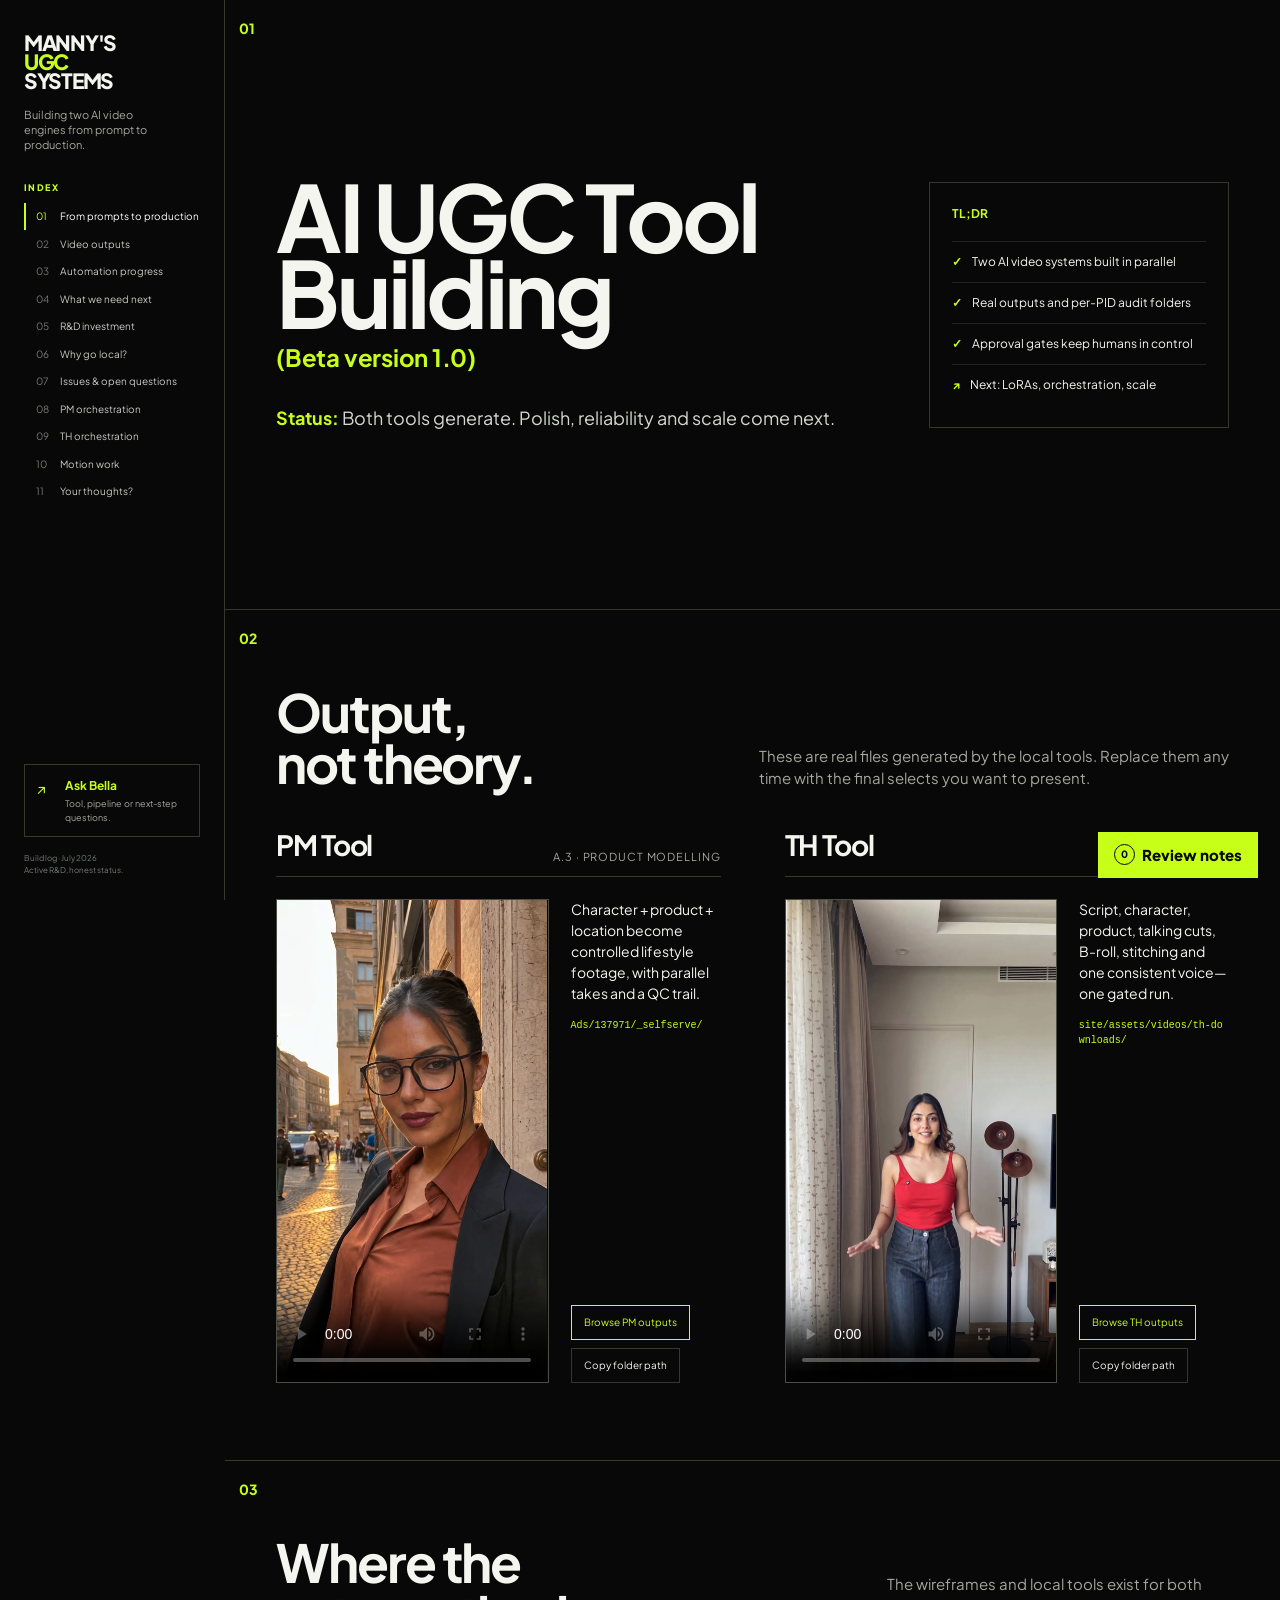
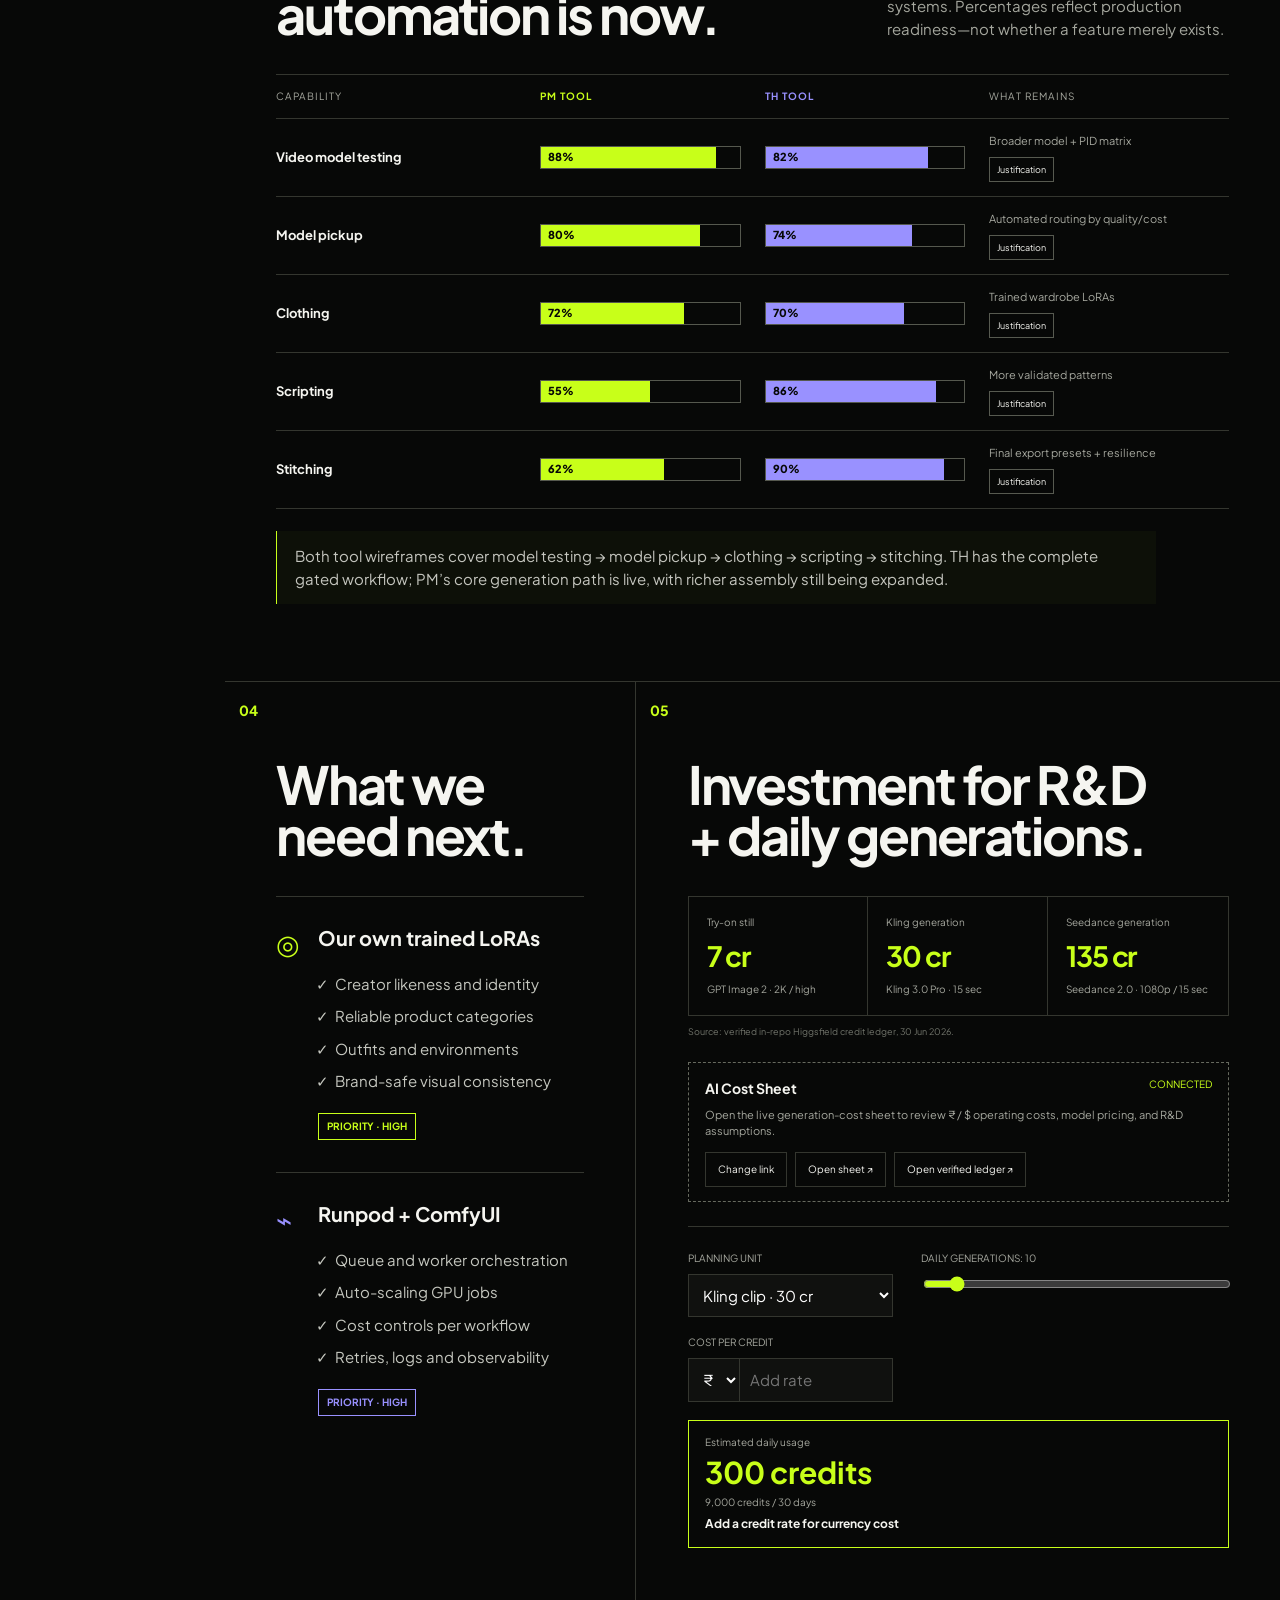
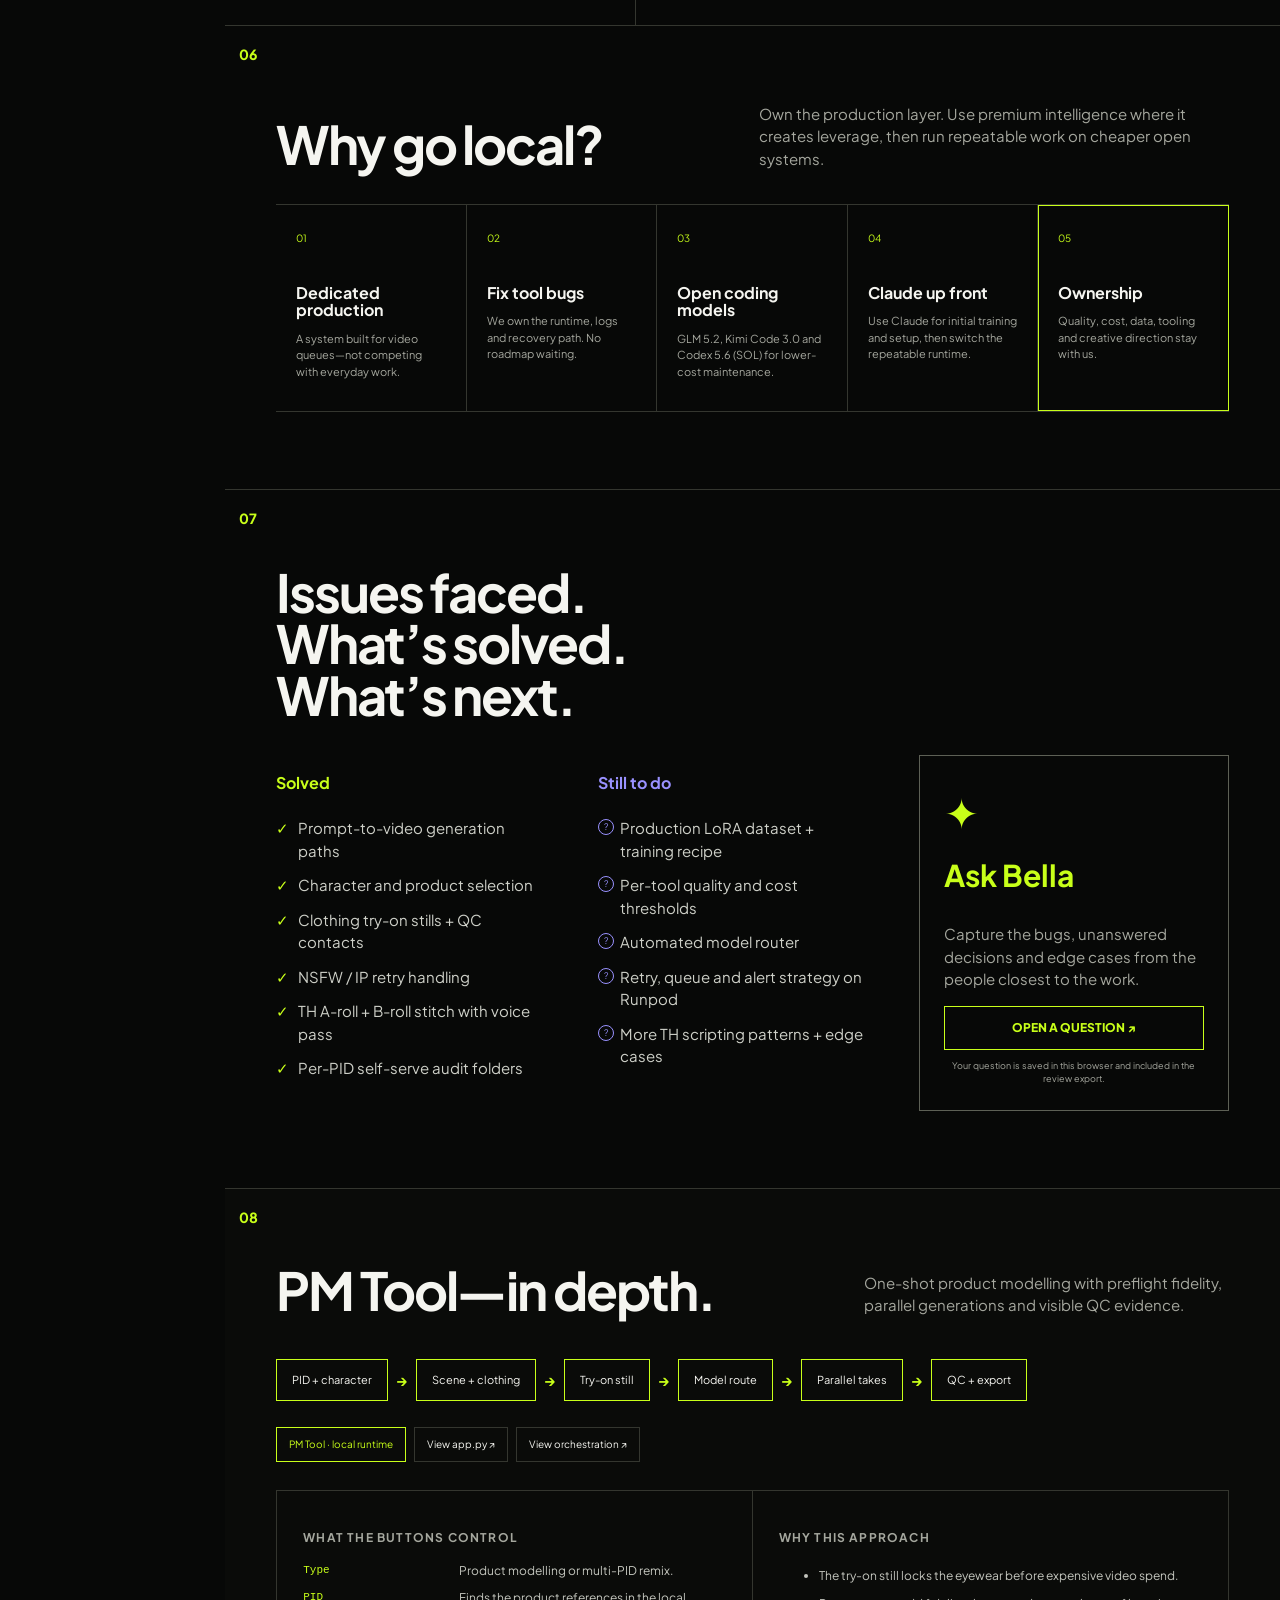
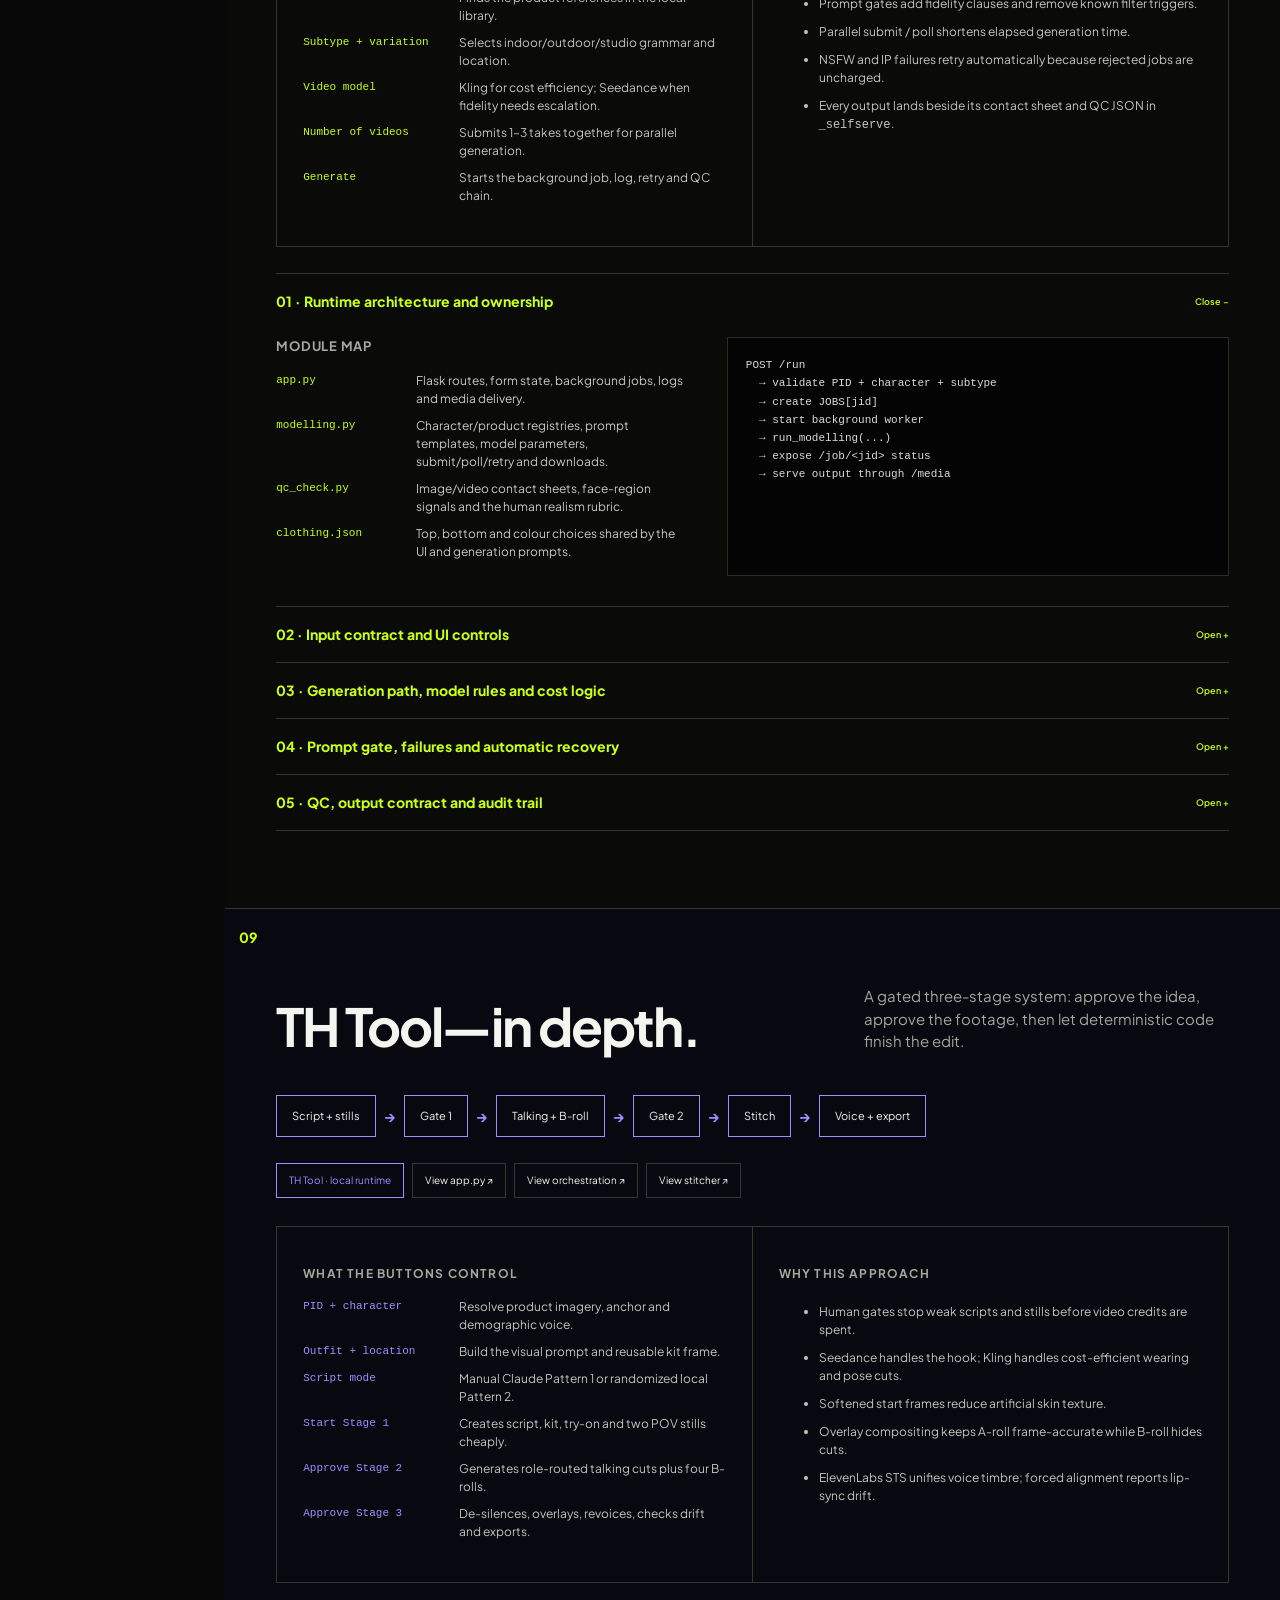
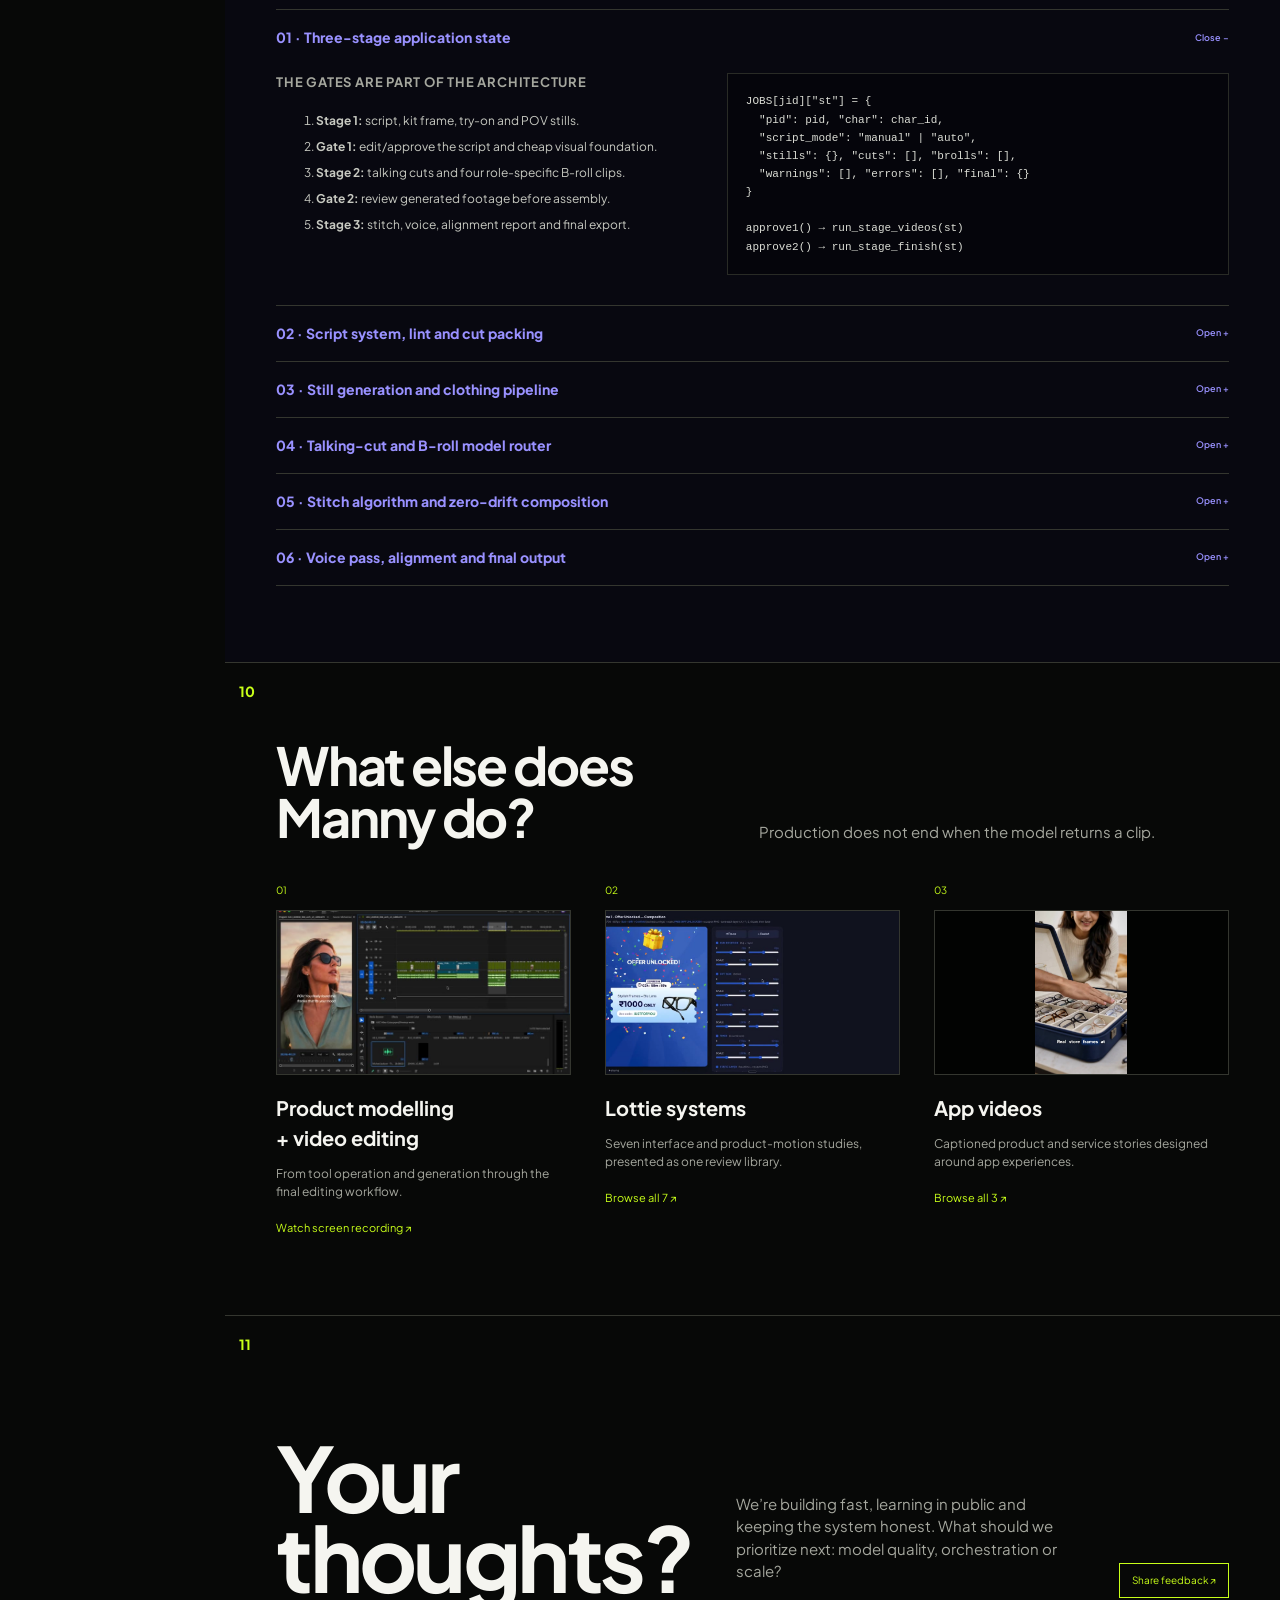
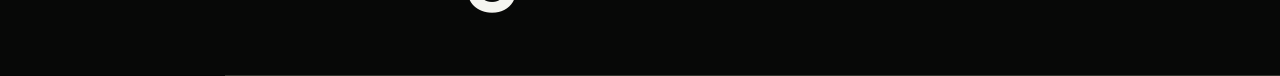
==== commit 6659574a: "Update open coding model references" ====
--- a/site/index.html
+++ b/site/index.html
@@ -136,7 +136,7 @@
       <div class="local-rail">
         <article><i>01</i><h3>Dedicated production</h3><p>A system built for video queues—not competing with everyday work.</p></article>
         <article><i>02</i><h3>Fix tool bugs</h3><p>We own the runtime, logs and recovery path. No roadmap waiting.</p></article>
-        <article><i>03</i><h3>Open coding models</h3><p>GLM 5.2, Kimi Code 2.7 and Codex for lower-cost maintenance.</p></article>
+        <article><i>03</i><h3>Open coding models</h3><p>GLM 5.2, Kimi Code 3.0 and Codex 5.6 (SOL) for lower-cost maintenance.</p></article>
         <article><i>04</i><h3>Claude up front</h3><p>Use Claude for initial training and setup, then switch the repeatable runtime.</p></article>
         <article class="accent"><i>05</i><h3>Ownership</h3><p>Quality, cost, data, tooling and creative direction stay with us.</p></article>
       </div>
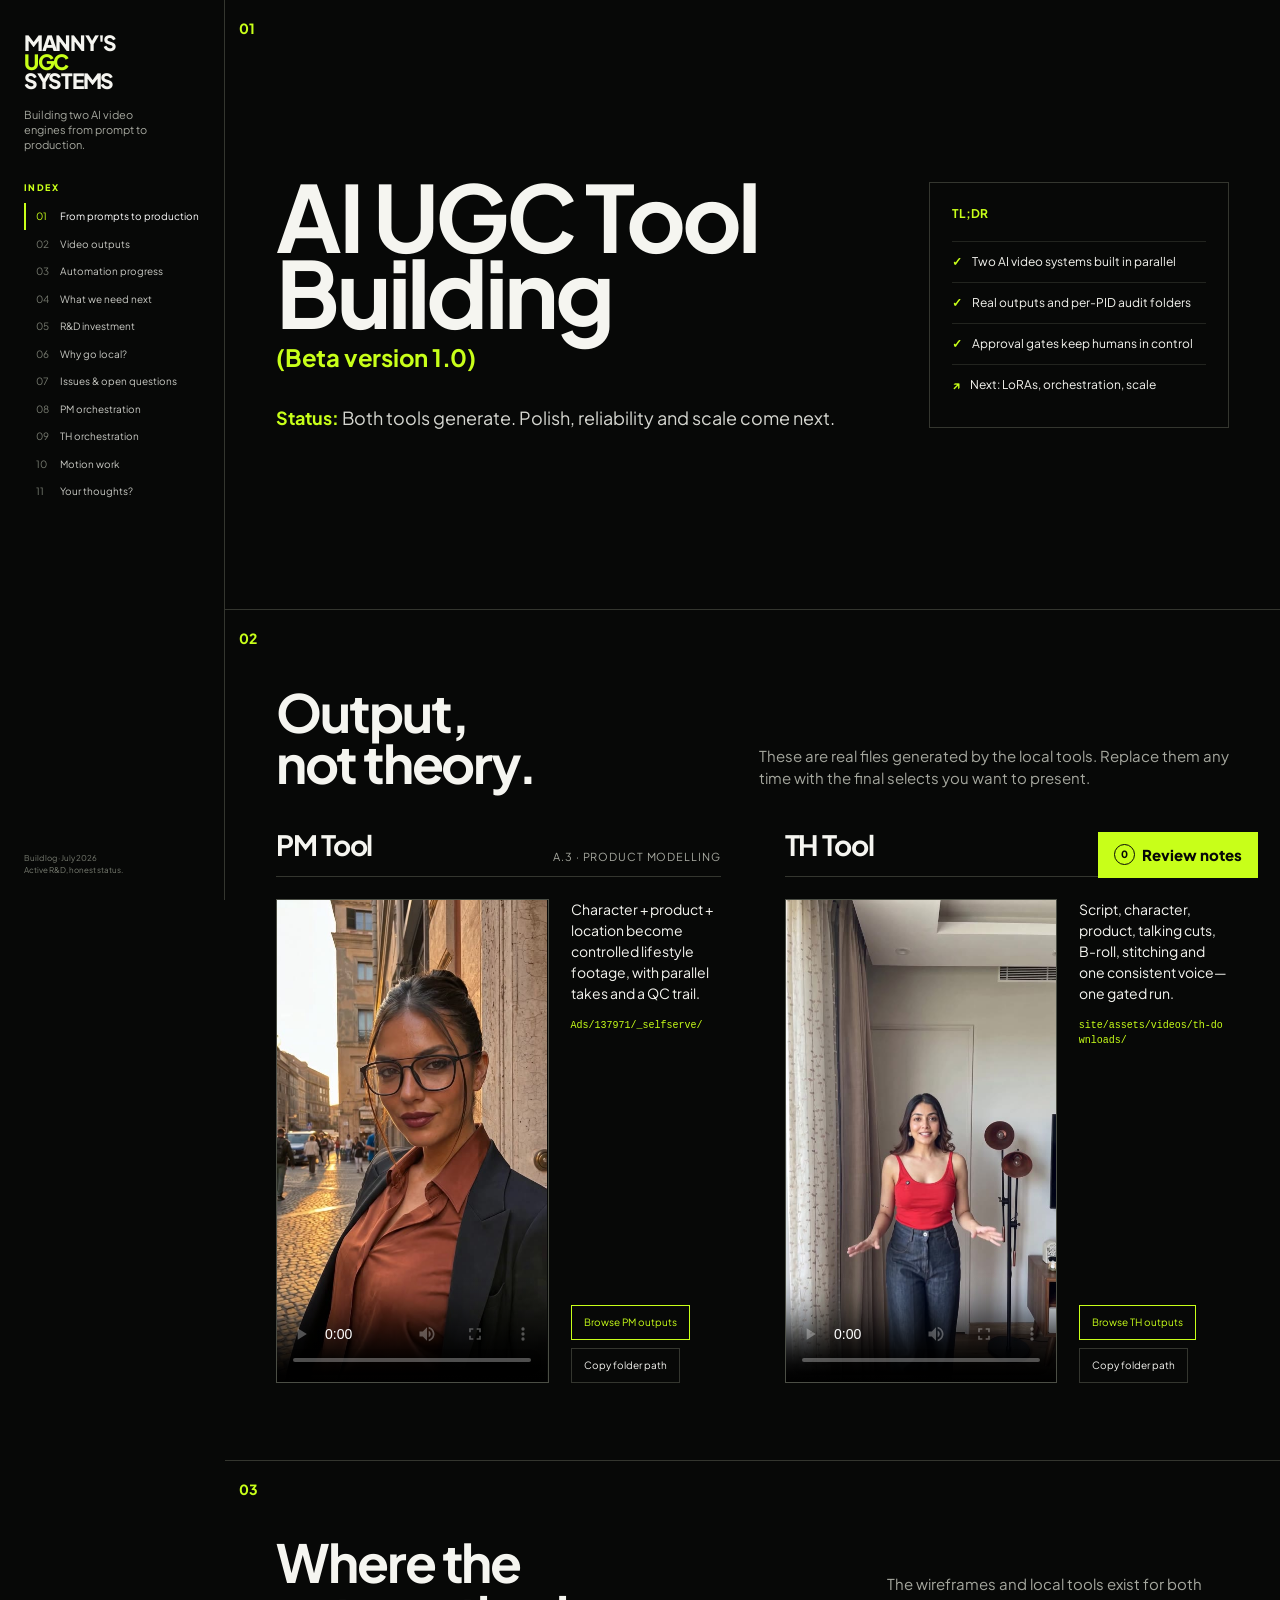
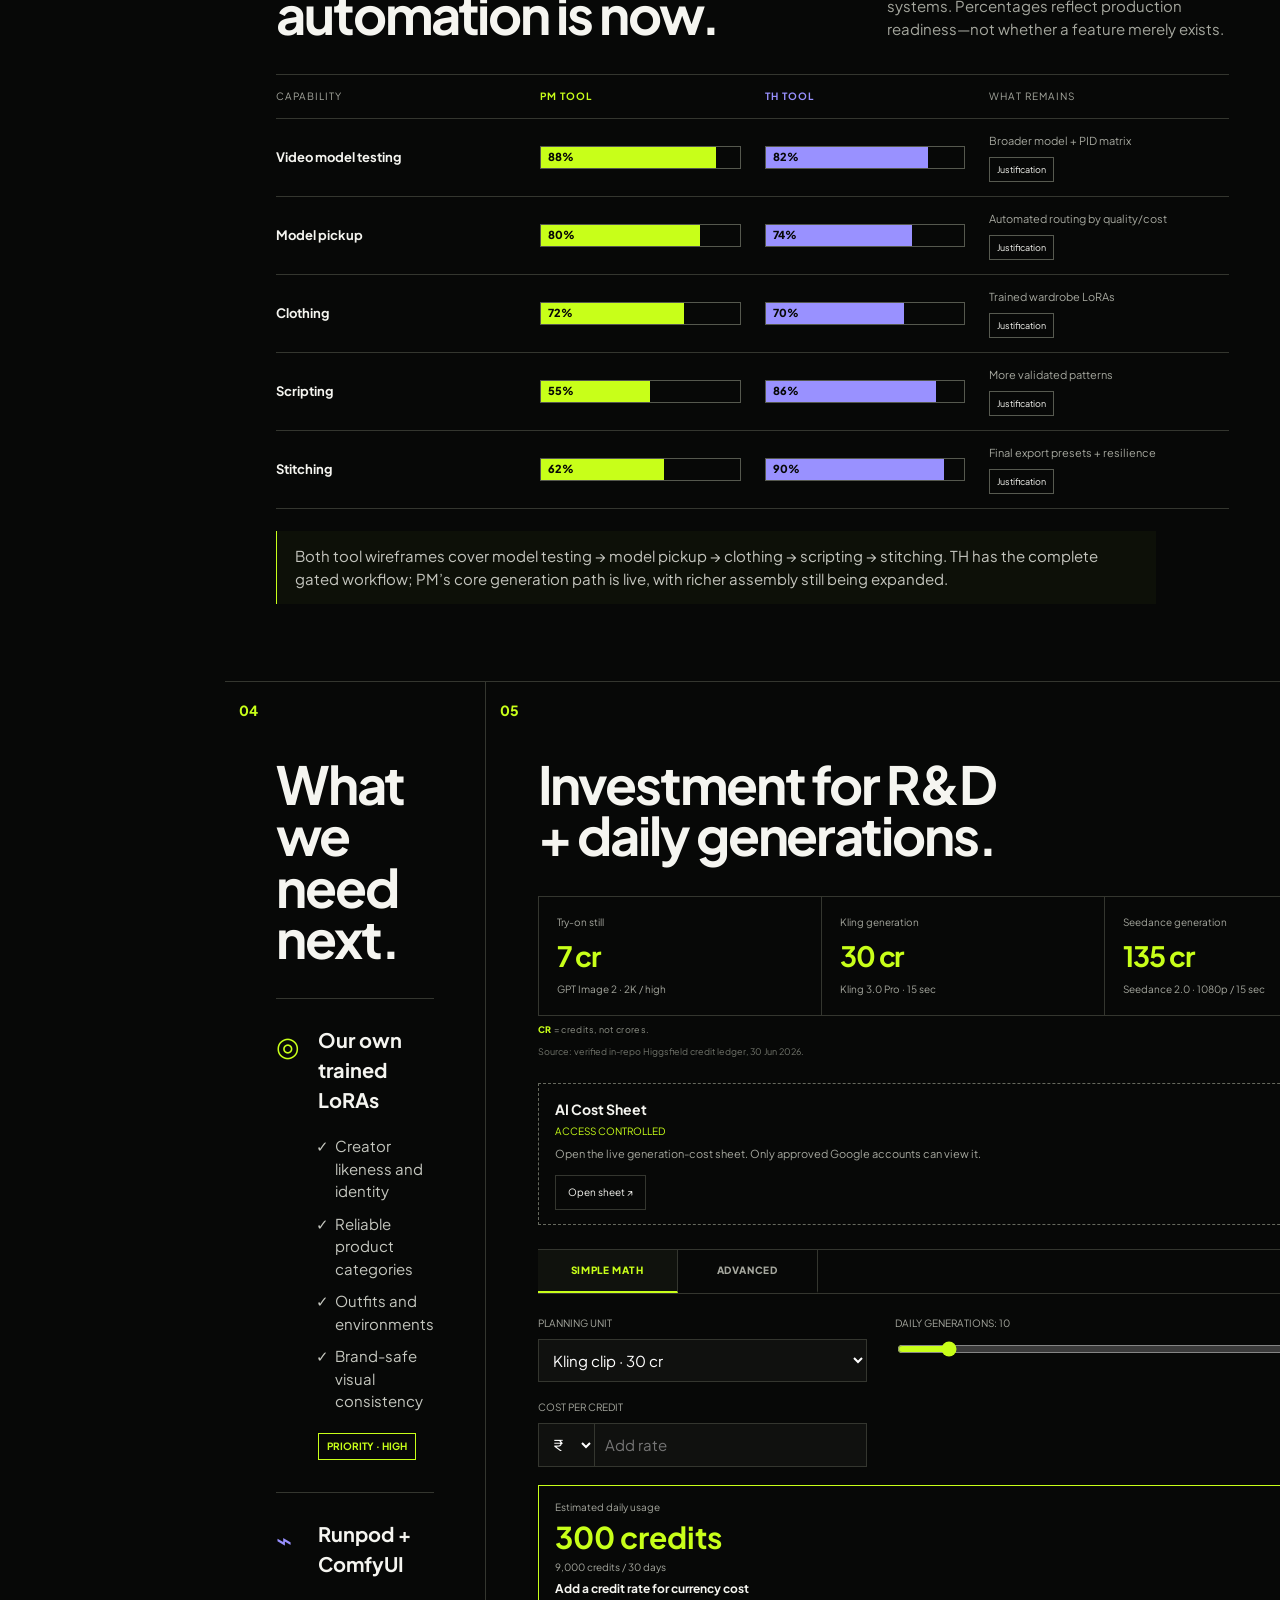
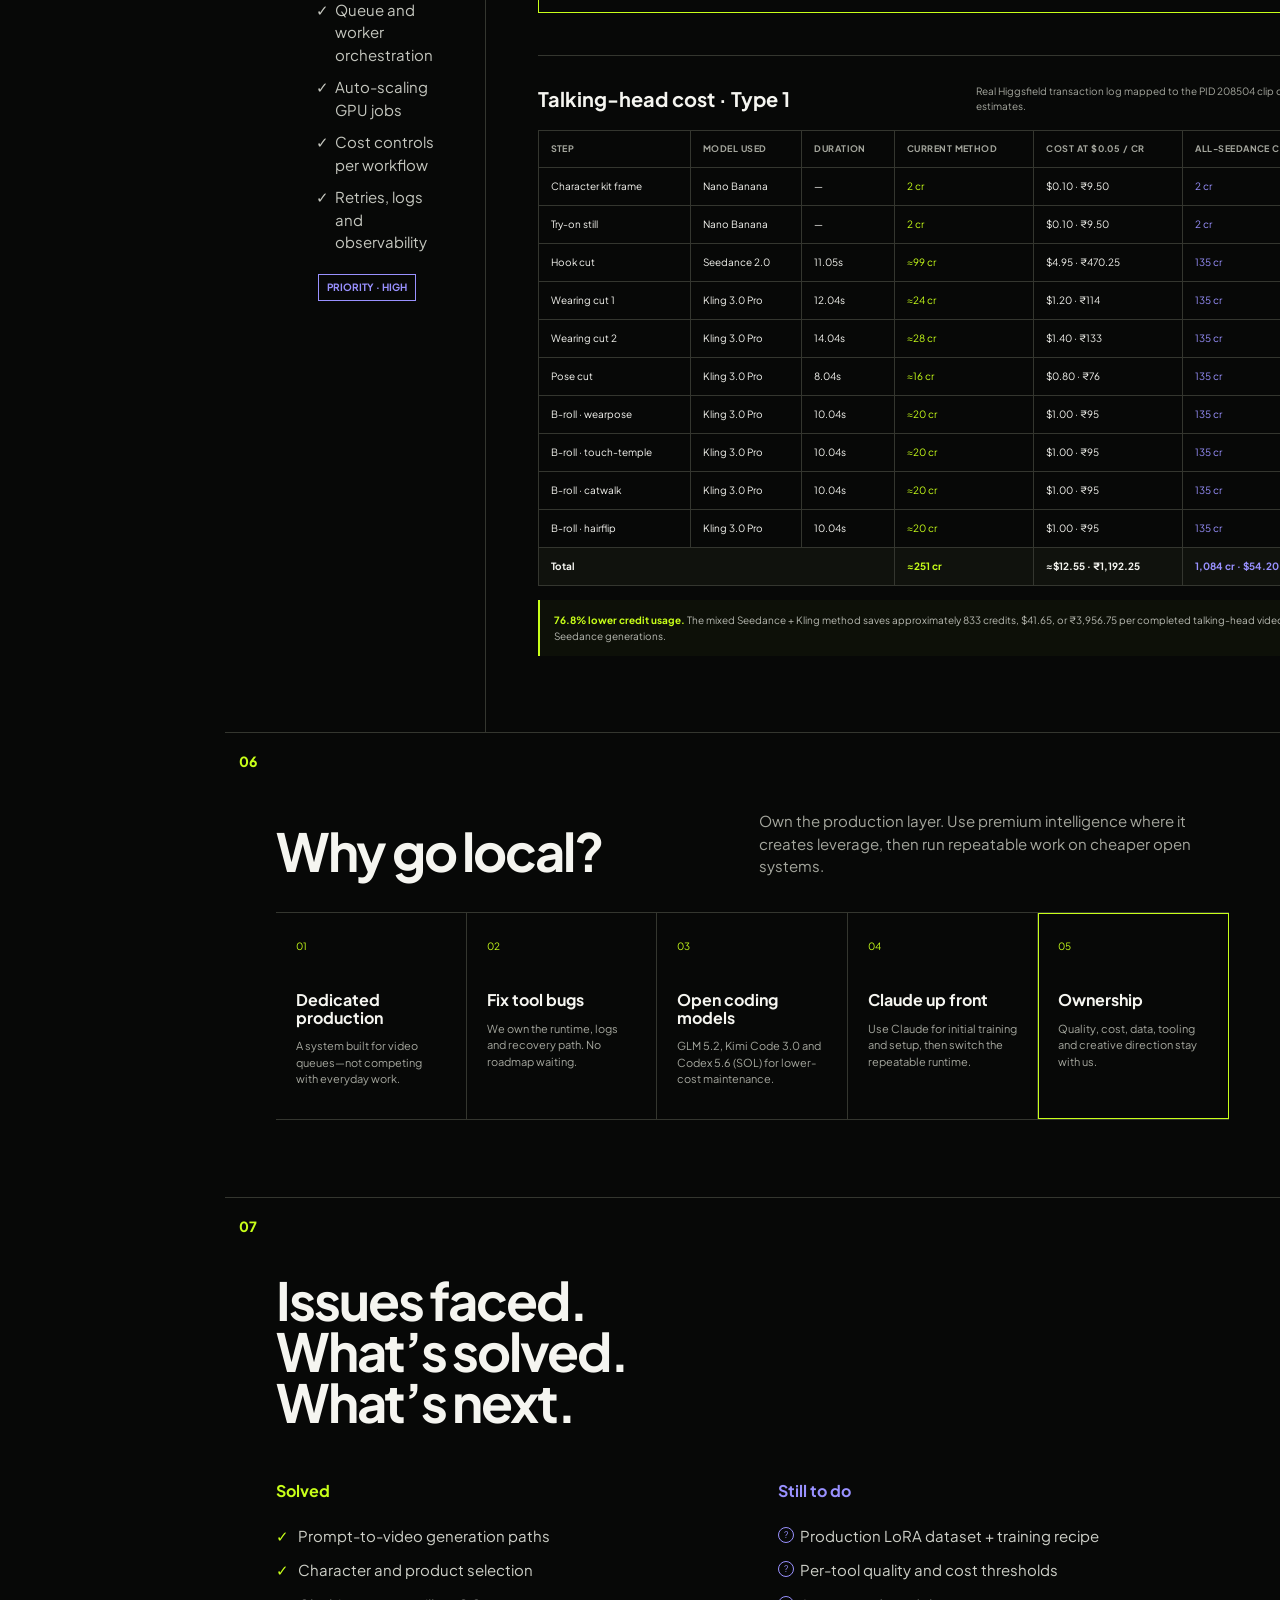
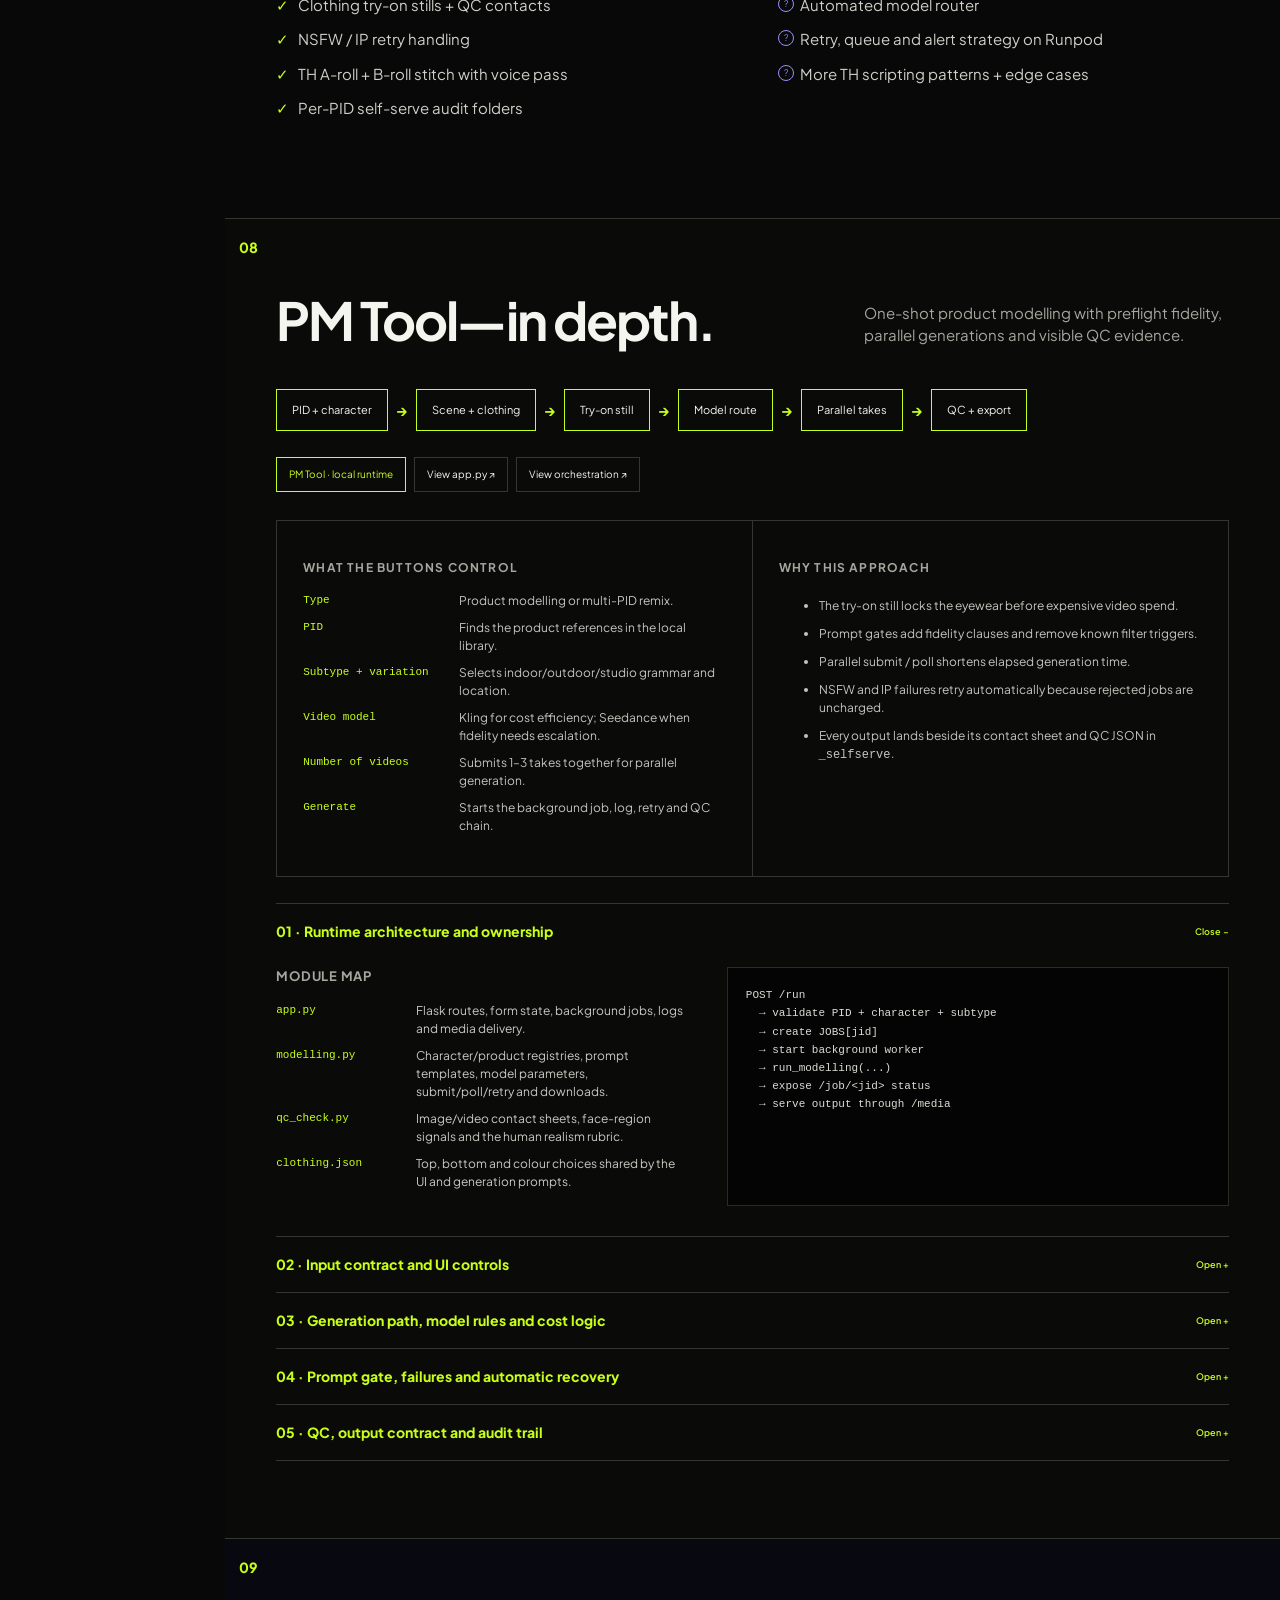
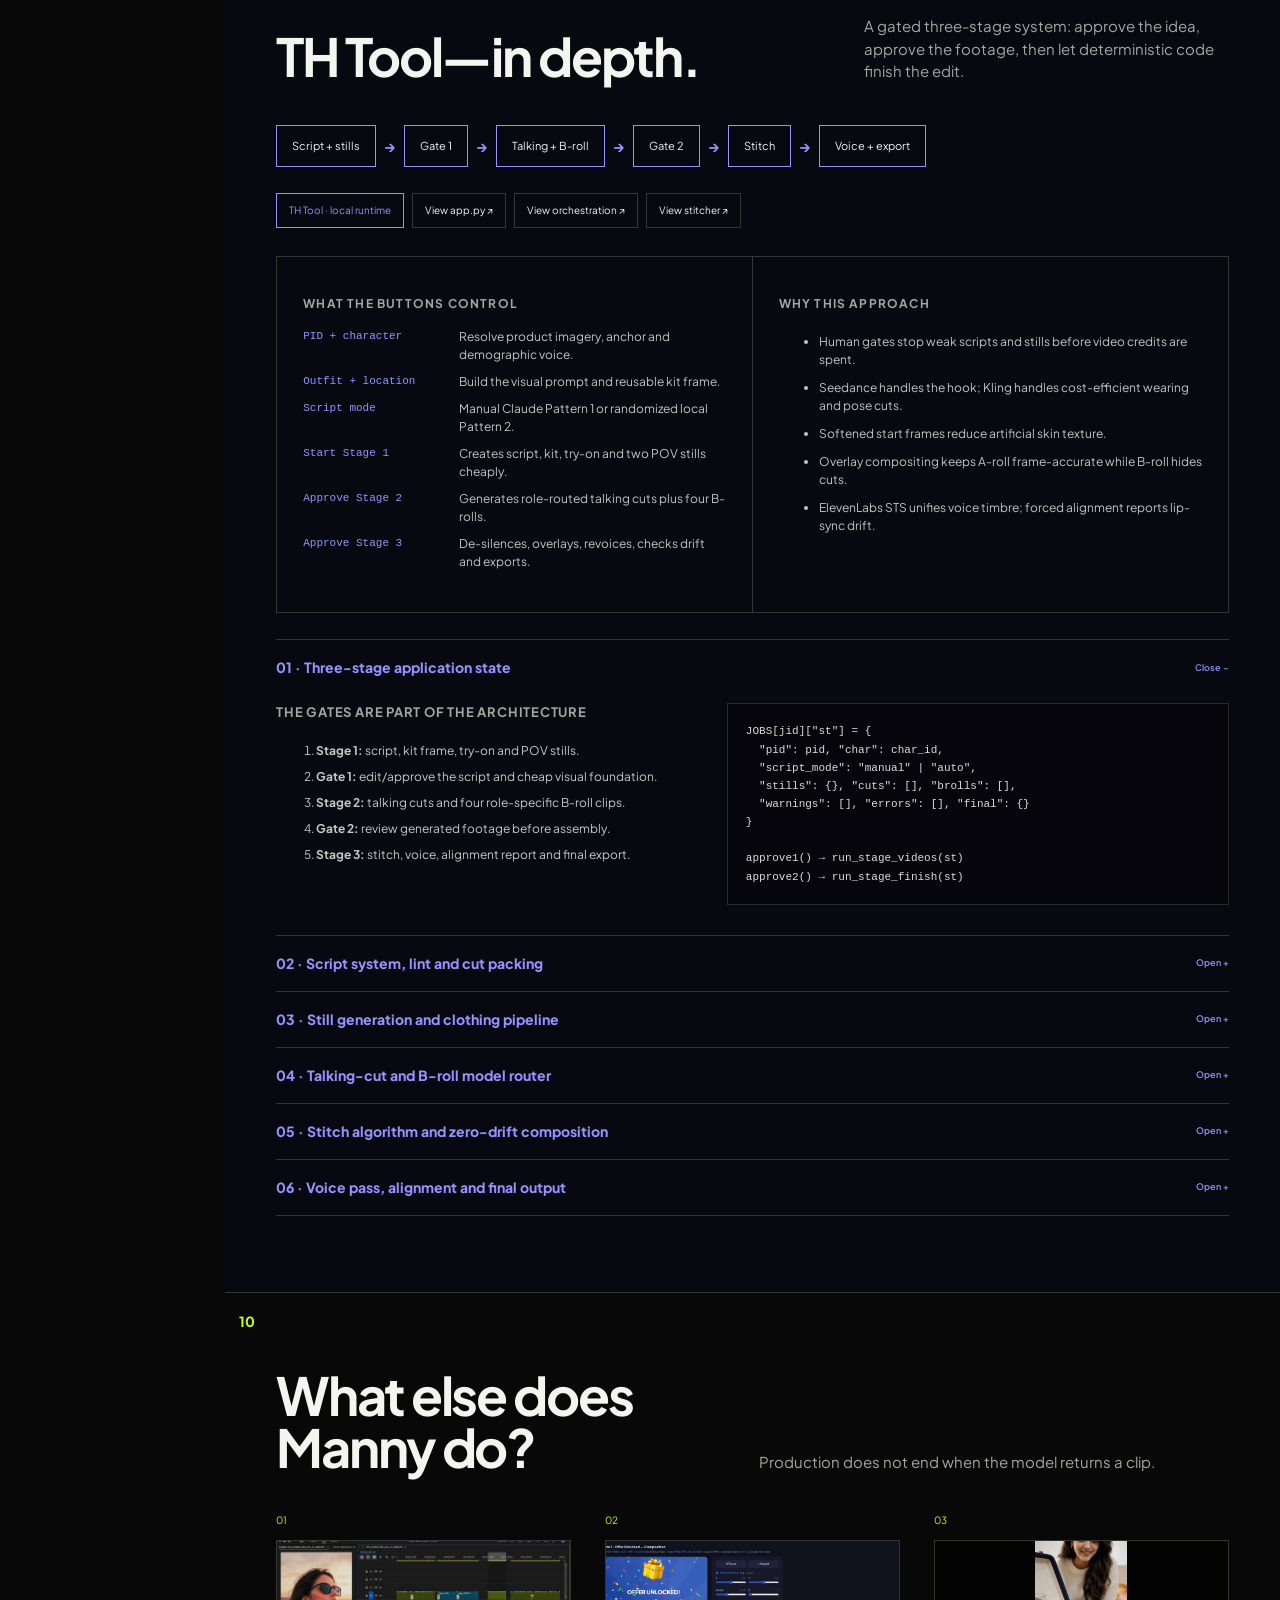
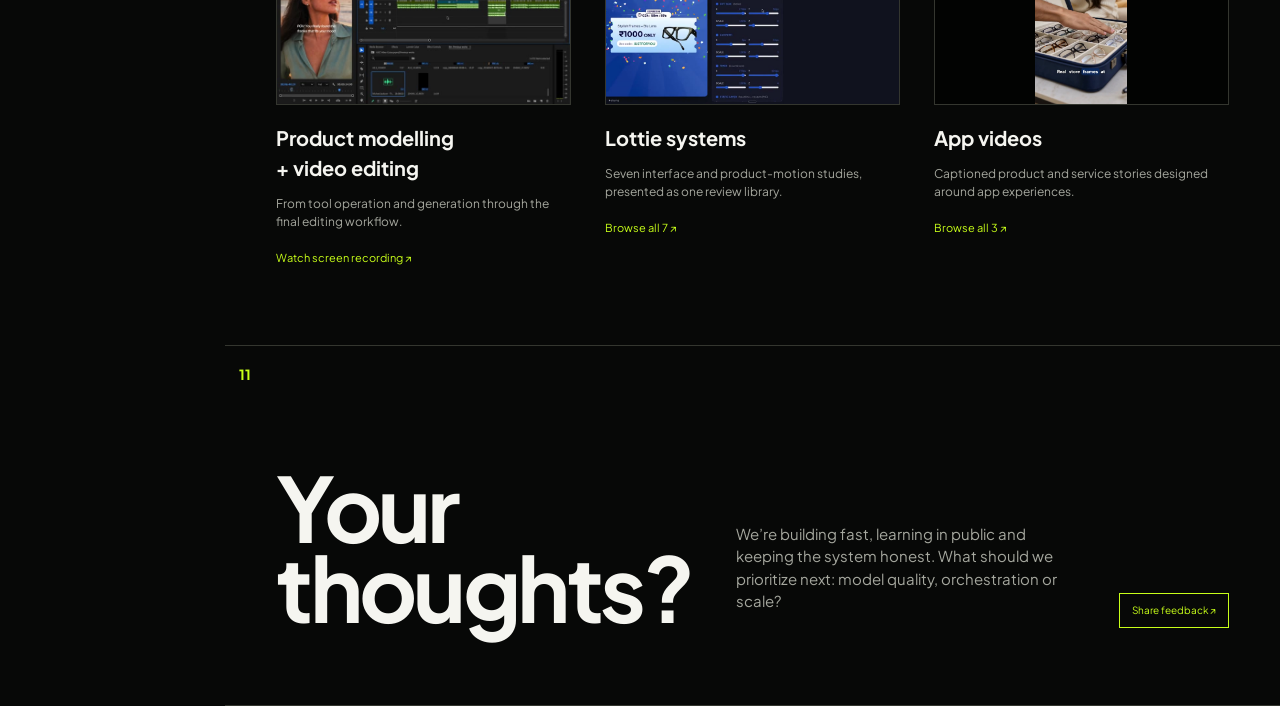
==== commit db53c185: "Improve mobile progress and cost planning" ====
--- a/site/index.html
+++ b/site/index.html
@@ -30,7 +30,6 @@
       <a href="#motion"><i>10</i>Motion work</a>
       <a href="#thoughts"><i>11</i>Your thoughts?</a>
     </nav>
-    <a class="bella-mini" href="#issues"><span>↗</span><strong>Ask Bella</strong><small>Tool, pipeline or next-step questions.</small></a>
     <p class="sidebar-foot">Build log · July 2026<br>Active R&amp;D, honest status.</p>
   </aside>
 
@@ -119,13 +118,55 @@
           <div><span>Kling generation</span><strong>30 cr</strong><small>Kling 3.0 Pro · 15 sec</small></div>
           <div><span>Seedance generation</span><strong>135 cr</strong><small>Seedance 2.0 · 1080p / 15 sec</small></div>
         </div>
+        <p class="credit-key"><abbr title="credits">cr</abbr> = credits, not crores.</p>
         <p class="source-line">Source: verified in-repo Higgsfield credit ledger, 30 Jun 2026.</p>
-        <div class="sheet-pending"><strong>AI Cost Sheet</strong><span id="sheetStatus">Connected</span><p>Open the live generation-cost sheet to review ₹ / $ operating costs, model pricing, and R&amp;D assumptions.</p><div class="sheet-actions"><button type="button" id="connectSheet">Change link</button><a id="openSheet" href="https://docs.google.com/spreadsheets/d/1pwKUz7le_H1XCs39XjHrisueV7JgGiotsfHTXAbiB5s/edit?gid=1676287141#gid=1676287141" target="_blank" rel="noreferrer">Open sheet ↗</a><a href="docs/higgsfield-credit-pricing.md" target="_blank">Open verified ledger ↗</a></div></div>
-        <div class="calculator">
-          <div><label for="workflow">Planning unit</label><select id="workflow"><option value="30">Kling clip · 30 cr</option><option value="135">Seedance clip · 135 cr</option><option value="7">Try-on still · 7 cr</option></select></div>
-          <div><label for="daily">Daily generations: <output id="dailyOut">10</output></label><input id="daily" type="range" min="1" max="100" value="10"></div>
-          <div><label for="creditRate">Cost per credit</label><div class="rate-field"><select id="currency" aria-label="Currency"><option value="₹">₹</option><option value="$">$</option></select><input id="creditRate" type="number" min="0" step="0.001" placeholder="Add rate"></div></div>
-          <div class="calc-result"><span>Estimated daily usage</span><strong id="creditsOut">300 credits</strong><small id="monthlyOut">9,000 credits / 30 days</small><b id="moneyOut">Add a credit rate for currency cost</b></div>
+        <div class="sheet-pending"><strong>AI Cost Sheet</strong><span>Access controlled</span><p>Open the live generation-cost sheet. Only approved Google accounts can view it.</p><div class="sheet-actions"><a id="openSheet" href="https://docs.google.com/spreadsheets/d/1pwKUz7le_H1XCs39XjHrisueV7JgGiotsfHTXAbiB5s/edit?gid=1676287141#gid=1676287141" target="_blank" rel="noreferrer">Open sheet ↗</a></div></div>
+
+        <div class="calculator-shell">
+          <div class="calc-tabs" role="tablist" aria-label="Cost calculator mode">
+            <button type="button" id="simpleCalcTab" role="tab" aria-selected="true" aria-controls="simpleCalcPanel" data-calc-tab="simple">Simple math</button>
+            <button type="button" id="advancedCalcTab" role="tab" aria-selected="false" aria-controls="advancedCalcPanel" data-calc-tab="advanced">Advanced</button>
+          </div>
+          <section class="calculator-panel" id="simpleCalcPanel" role="tabpanel" aria-labelledby="simpleCalcTab">
+            <div class="calculator">
+              <div><label for="workflow">Planning unit</label><select id="workflow"><option value="30">Kling clip · 30 cr</option><option value="135">Seedance clip · 135 cr</option><option value="7">Try-on still · 7 cr</option></select></div>
+              <div><label for="daily">Daily generations: <output id="dailyOut">10</output></label><input id="daily" type="range" min="1" max="100" value="10"></div>
+              <div><label for="creditRate">Cost per credit</label><div class="rate-field"><select id="currency" aria-label="Currency"><option value="₹">₹</option><option value="$">$</option></select><input id="creditRate" type="number" min="0" step="0.001" placeholder="Add rate"></div></div>
+              <div class="calc-result"><span>Estimated daily usage</span><strong id="creditsOut">300 credits</strong><small id="monthlyOut">9,000 credits / 30 days</small><b id="moneyOut">Add a credit rate for currency cost</b></div>
+            </div>
+          </section>
+          <section class="calculator-panel" id="advancedCalcPanel" role="tabpanel" aria-labelledby="advancedCalcTab" hidden>
+            <p class="advanced-intro">Build a mixed talking-head run. Defaults match the real PID 208504 Type 1 production log.</p>
+            <div class="advanced-mix">
+              <label class="model-slider" for="seedanceMix"><span><strong>Seedance 2.0</strong><small>Hook profile · 99 cr each</small></span><input id="seedanceMix" type="range" min="0" max="8" value="1"><output id="seedanceMixOut">1 video</output></label>
+              <label class="model-slider" for="klingMix"><span><strong>Kling 3.0 Pro</strong><small>Actual seven-clip average · ≈21.14 cr each</small></span><input id="klingMix" type="range" min="0" max="12" value="7"><output id="klingMixOut">7 videos</output></label>
+              <label class="model-slider" for="nanoMix"><span><strong>Nano Banana</strong><small>Character + try-on images · 2 cr each</small></span><input id="nanoMix" type="range" min="0" max="8" value="2"><output id="nanoMixOut">2 images</output></label>
+            </div>
+            <div class="calc-result advanced-result"><span>Estimated mixed-run usage</span><strong id="advancedCreditsOut">251 credits</strong><small id="advancedBreakdownOut">1 Seedance + 7 Kling + 2 Nano Banana generations</small><b id="advancedMoneyOut">$12.55 · ₹1,192.25</b></div>
+          </section>
+        </div>
+
+        <div class="th-cost-block">
+          <div class="cost-block-heading"><h3>Talking-head cost · Type 1</h3><p>Real Higgsfield transaction log mapped to the PID 208504 clip durations—not estimates.</p></div>
+          <div class="cost-table-wrap" tabindex="0" aria-label="Scrollable talking-head generation cost table">
+            <table class="cost-table">
+              <thead><tr><th>Step</th><th>Model used</th><th>Duration</th><th>Current method</th><th>Cost at $0.05 / cr</th><th>All-Seedance comparison</th></tr></thead>
+              <tbody>
+                <tr><td>Character kit frame</td><td>Nano Banana</td><td>—</td><td>2 cr</td><td>$0.10 · ₹9.50</td><td>2 cr</td></tr>
+                <tr><td>Try-on still</td><td>Nano Banana</td><td>—</td><td>2 cr</td><td>$0.10 · ₹9.50</td><td>2 cr</td></tr>
+                <tr><td>Hook cut</td><td>Seedance 2.0</td><td>11.05s</td><td>≈99 cr</td><td>$4.95 · ₹470.25</td><td>135 cr</td></tr>
+                <tr><td>Wearing cut 1</td><td>Kling 3.0 Pro</td><td>12.04s</td><td>≈24 cr</td><td>$1.20 · ₹114</td><td>135 cr</td></tr>
+                <tr><td>Wearing cut 2</td><td>Kling 3.0 Pro</td><td>14.04s</td><td>≈28 cr</td><td>$1.40 · ₹133</td><td>135 cr</td></tr>
+                <tr><td>Pose cut</td><td>Kling 3.0 Pro</td><td>8.04s</td><td>≈16 cr</td><td>$0.80 · ₹76</td><td>135 cr</td></tr>
+                <tr><td>B-roll · wearpose</td><td>Kling 3.0 Pro</td><td>10.04s</td><td>≈20 cr</td><td>$1.00 · ₹95</td><td>135 cr</td></tr>
+                <tr><td>B-roll · touch-temple</td><td>Kling 3.0 Pro</td><td>10.04s</td><td>≈20 cr</td><td>$1.00 · ₹95</td><td>135 cr</td></tr>
+                <tr><td>B-roll · catwalk</td><td>Kling 3.0 Pro</td><td>10.04s</td><td>≈20 cr</td><td>$1.00 · ₹95</td><td>135 cr</td></tr>
+                <tr><td>B-roll · hairflip</td><td>Kling 3.0 Pro</td><td>10.04s</td><td>≈20 cr</td><td>$1.00 · ₹95</td><td>135 cr</td></tr>
+              </tbody>
+              <tfoot><tr><th colspan="3">Total</th><th>≈251 cr</th><th>≈$12.55 · ₹1,192.25</th><th>1,084 cr · $54.20 · ₹5,149</th></tr></tfoot>
+            </table>
+          </div>
+          <p class="savings-note"><strong>76.8% lower credit usage.</strong> The mixed Seedance + Kling method saves approximately 833 credits, $41.65, or ₹3,956.75 per completed talking-head video versus eight Seedance generations.</p>
         </div>
       </section>
     </div>
@@ -148,7 +189,6 @@
       <div class="issues-grid">
         <div><h3>Solved</h3><ul class="check-list"><li>Prompt-to-video generation paths</li><li>Character and product selection</li><li>Clothing try-on stills + QC contacts</li><li>NSFW / IP retry handling</li><li>TH A-roll + B-roll stitch with voice pass</li><li>Per-PID self-serve audit folders</li></ul></div>
         <div><h3>Still to do</h3><ul class="question-list"><li>Production LoRA dataset + training recipe</li><li>Per-tool quality and cost thresholds</li><li>Automated model router</li><li>Retry, queue and alert strategy on Runpod</li><li>More TH scripting patterns + edge cases</li></ul></div>
-        <aside class="ask-bella"><span>✦</span><h3>Ask Bella</h3><p>Capture the bugs, unanswered decisions and edge cases from the people closest to the work.</p><button type="button" data-review-open data-review-section="Ask Bella">Open a question ↗</button><small>Your question is saved in this browser and included in the review export.</small></aside>
       </div>
     </section>
 
@@ -306,7 +346,7 @@
     <div class="dialog-bar"><div><small>Local review workspace</small><h2>Review notes</h2></div><button type="button" data-dialog-close aria-label="Close review notes">Close</button></div>
     <form id="reviewForm">
       <label for="reviewSection">Section</label>
-      <select id="reviewSection" required><option>Overall feedback</option><option>Video outputs</option><option>Automation progress</option><option>Investment</option><option>Ask Bella</option><option>PM Tool</option><option>TH Tool</option><option>Motion work</option></select>
+      <select id="reviewSection" required><option>Overall feedback</option><option>Video outputs</option><option>Automation progress</option><option>Investment</option><option>PM Tool</option><option>TH Tool</option><option>Motion work</option></select>
       <label for="reviewNote">Note or question</label>
       <textarea id="reviewNote" rows="5" placeholder="What should change, be clarified or be added?" required></textarea>
       <button type="submit">Save note</button>
--- a/site/styles.css
+++ b/site/styles.css
@@ -6,12 +6,12 @@
 .video-pair{display:grid;grid-template-columns:1fr 1fr;gap:clamp(25px,5vw,80px)}.video-story{display:grid;grid-template-columns:minmax(200px,360px) minmax(150px,1fr);gap:22px;align-items:start}.video-title{grid-column:1/-1;display:flex;justify-content:space-between;align-items:end;border-bottom:1px solid var(--line);padding-bottom:10px}.video-title h3{font-size:28px;letter-spacing:-.04em;margin:0}.video-title span{color:var(--muted);font-size:11px;text-transform:uppercase;letter-spacing:.08em}.video-shell{background:#111;aspect-ratio:9/16;max-height:620px;overflow:hidden;border:1px solid #4b4e45}.video-shell video{width:100%;height:100%;object-fit:cover;display:block}.video-story p{margin:0;font-size:14px}.video-story code{grid-column:2;color:var(--acid);font-size:10px;word-break:break-all}
 .split-heading{grid-template-columns:1.25fr .75fr}.progress-table{border-top:1px solid var(--line)}.progress-head,.progress-row{display:grid;grid-template-columns:1.2fr 1fr 1fr 1.2fr;gap:24px;align-items:center;padding:14px 0;border-bottom:1px solid var(--line)}.progress-head{font-size:10px;text-transform:uppercase;color:var(--muted);letter-spacing:.1em}.progress-head b:first-of-type{color:var(--acid)}.progress-head b:last-of-type{color:var(--violet)}.progress-row strong{font-size:13px}.progress-row>span{font-size:11px;color:var(--muted)}.meter{height:23px;border:1px solid #55584e;position:relative}.meter i{display:block;width:var(--v);height:100%;background:var(--acid)}.meter.violet i{background:var(--violet)}.meter em{position:absolute;left:7px;top:2px;color:var(--ink);font-size:11px;font-style:normal;font-weight:800}.note{max-width:880px;color:#c4c5be;margin:22px 0 0;padding-left:18px;border-left:2px solid var(--acid)}
 .two-up{display:grid;grid-template-columns:.78fr 1.22fr;border-bottom:1px solid var(--line)}.two-up .section{border-bottom:0}.two-up .section:first-child{border-right:1px solid var(--line)}.two-up .section-heading{display:block}.need-block{position:relative;border-top:1px solid var(--line);padding:26px 0 24px 42px}.need-block+.need-block{margin-top:8px}.need-icon{position:absolute;left:0;color:var(--acid);font-size:27px}.need-block h3{margin:0;font-size:20px}.need-block ul{list-style:'✓  ';padding-left:17px;color:#c5c7bf}.need-block li{padding:5px 0}.need-block b{display:inline-block;color:var(--acid);font-size:10px;text-transform:uppercase;border:1px solid currentColor;padding:5px 8px}.violet-block .need-icon,.violet-block b{color:var(--violet)}.ledger{display:grid;grid-template-columns:repeat(3,1fr);border:1px solid var(--line)}.ledger div{padding:18px;border-right:1px solid var(--line)}.ledger div:last-child{border:0}.ledger span,.ledger small{display:block;font-size:10px;color:var(--muted)}.ledger strong{display:block;color:var(--acid);font-size:28px;letter-spacing:-.04em;margin:5px 0}.source-line{font-size:9px;color:#71746b}.sheet-pending{border:1px dashed #66695e;padding:14px 16px;margin:24px 0}.sheet-pending strong{font-size:14px}.sheet-pending span{float:right;color:var(--acid);font-size:10px;text-transform:uppercase}.sheet-pending p{font-size:11px;color:var(--muted);margin:7px 0 0}.calculator{border-top:1px solid var(--line);padding-top:24px;display:grid;grid-template-columns:1fr 1.5fr;gap:18px 28px}.calculator label{display:block;font-size:10px;text-transform:uppercase;color:var(--muted);margin-bottom:8px}.calculator select{width:100%;border:1px solid var(--line);background:#10110f;color:white;padding:10px}.calculator input{accent-color:var(--acid);width:100%}.calc-result{grid-column:1/-1;border-left:3px solid var(--acid);padding-left:16px}.calc-result span,.calc-result small{display:block;font-size:10px;color:var(--muted)}.calc-result strong{font-size:30px;color:var(--acid)}
-.local-rail{display:grid;grid-template-columns:repeat(5,1fr);border-top:1px solid var(--line);border-bottom:1px solid var(--line)}.local-rail article{padding:20px;border-right:1px solid var(--line);min-height:205px}.local-rail article:last-child{border:0}.local-rail i{font-style:normal;color:var(--acid);font-size:10px}.local-rail h3{font-size:16px;line-height:1.1;margin:36px 0 12px}.local-rail p{color:var(--muted);font-size:11px}.local-rail .accent{outline:1px solid var(--acid);outline-offset:-1px}.issues-grid{display:grid;grid-template-columns:1fr 1fr 310px;gap:50px}.issues-grid h3{font-size:16px;color:var(--acid)}.issues-grid>div:nth-child(2) h3{color:var(--violet)}.issues-grid ul{padding:0;list-style:none}.issues-grid li{padding:6px 0 6px 22px;position:relative;color:#ced0c8}.issues-grid li:before{position:absolute;left:0}.check-list li:before{content:'✓';color:var(--acid)}.question-list li:before{content:'?';color:var(--violet);border:1px solid;border-radius:50%;width:14px;height:14px;text-align:center;font-size:9px;top:8px}.ask-bella{border:1px solid #5d6055;padding:24px;display:flex;flex-direction:column}.ask-bella>span{font-size:42px;color:var(--acid)}.ask-bella h3{font-size:30px;margin:10px 0;color:var(--acid)}.ask-bella p{color:var(--muted)}.ask-bella a{margin-top:auto;text-align:center;border:1px solid var(--acid);padding:12px;color:var(--acid);text-decoration:none;font-size:12px;font-weight:800;text-transform:uppercase}.ask-bella small{font-size:9px;color:var(--muted);text-align:center;margin-top:9px}
+.local-rail{display:grid;grid-template-columns:repeat(5,1fr);border-top:1px solid var(--line);border-bottom:1px solid var(--line)}.local-rail article{padding:20px;border-right:1px solid var(--line);min-height:205px}.local-rail article:last-child{border:0}.local-rail i{font-style:normal;color:var(--acid);font-size:10px}.local-rail h3{font-size:16px;line-height:1.1;margin:36px 0 12px}.local-rail p{color:var(--muted);font-size:11px}.local-rail .accent{outline:1px solid var(--acid);outline-offset:-1px}.issues-grid{display:grid;grid-template-columns:1fr 1fr;gap:50px}.issues-grid h3{font-size:16px;color:var(--acid)}.issues-grid>div:nth-child(2) h3{color:var(--violet)}.issues-grid ul{padding:0;list-style:none}.issues-grid li{padding:6px 0 6px 22px;position:relative;color:#ced0c8}.issues-grid li:before{position:absolute;left:0}.check-list li:before{content:'✓';color:var(--acid)}.question-list li:before{content:'?';color:var(--violet);border:1px solid;border-radius:50%;width:14px;height:14px;text-align:center;font-size:9px;top:8px}
 .deep{background:#0a0b09}.deep.th{background:#080810}.deep-title{display:grid;grid-template-columns:1.2fr .8fr;gap:40px;align-items:end}.pipeline{display:flex;gap:8px;align-items:center;margin:42px 0 30px;overflow-x:auto;padding-bottom:8px}.pipeline span{border:1px solid var(--acid);padding:12px 15px;min-width:max-content;font-size:11px}.pipeline b{color:var(--acid)}.th-pipe span{border-color:var(--violet)}.th-pipe b{color:var(--violet)}.control-grid{display:grid;grid-template-columns:1fr 1fr;border:1px solid var(--line)}.control-grid>div{padding:26px}.control-grid>div:first-child{border-right:1px solid var(--line)}.control-grid h3{font-size:12px;text-transform:uppercase;color:var(--muted);letter-spacing:.1em}.control-grid dl{display:grid;grid-template-columns:140px 1fr;gap:9px 16px}.control-grid dt{font-family:monospace;color:var(--acid);font-size:11px}.th .control-grid dt{color:var(--violet)}.control-grid dd,.control-grid li{margin:0;color:#c3c5bd;font-size:12px}.control-grid li{padding:5px 0}.deep details{border:1px solid var(--line);border-top:0}.deep summary{cursor:pointer;padding:13px 18px;color:var(--acid);font-size:11px}.th summary{color:var(--violet)}.deep pre{margin:0;padding:20px;overflow:auto;background:#040504;color:#d6d8d0;font-size:11px}
 .motion-grid{display:grid;grid-template-columns:repeat(3,1fr);gap:34px}.motion-grid article>span{font-size:10px;color:var(--acid)}.motion-media{aspect-ratio:16/9;background:#111;margin:10px 0 18px;overflow:hidden;border:1px solid var(--line)}.motion-media img,.motion-media video{width:100%;height:100%;object-fit:cover}.motion-grid h3{font-size:20px;margin:0}.motion-grid p{color:var(--muted);font-size:12px;min-height:38px}.motion-grid a,.motion-grid button{border:0;background:0;color:var(--acid);padding:0;text-decoration:none;font-size:11px;cursor:pointer}.motion-demo{display:flex;justify-content:center;align-items:center;gap:10px}.motion-demo i{display:block;width:42px;height:42px;border:2px solid var(--violet);animation:motion 1.8s cubic-bezier(.2,.8,.2,1) infinite}.motion-demo i:nth-child(2){border-radius:50%;animation-delay:.15s}.motion-demo i:nth-child(3){transform:rotate(45deg);animation-delay:.3s}@keyframes motion{0%,100%{transform:translateY(18px) rotate(0);opacity:.25}50%{transform:translateY(-18px) rotate(45deg);opacity:1}}
 .closing{display:grid;grid-template-columns:1fr 1fr auto;gap:45px;align-items:end;min-height:360px}.closing h2{font-size:clamp(48px,7vw,110px);line-height:.9;letter-spacing:-.07em;margin:0}.closing p{max-width:500px;color:var(--muted)}.closing>a{color:var(--acid);text-decoration:none;font-size:12px}
 @media(max-width:1100px){:root{--sidebar:190px}.hero{grid-template-columns:1fr}.truth-list{max-width:520px}.video-story{grid-template-columns:1fr}.video-shell{max-height:540px}.video-story code{grid-column:1}.two-up{grid-template-columns:1fr}.two-up .section:first-child{border-right:0;border-bottom:1px solid var(--line)}.local-rail{grid-template-columns:repeat(2,1fr)}.issues-grid{grid-template-columns:1fr 1fr}.ask-bella{grid-column:1/-1}.closing{grid-template-columns:1fr}}
-@media(max-width:760px){.mobile-header{display:flex;position:sticky;top:0;height:64px;padding:14px 18px;justify-content:space-between;align-items:center;background:rgba(7,8,7,.96);border-bottom:1px solid var(--line);z-index:40}.mobile-header .wordmark{font-size:15px}.menu-toggle{border:1px solid var(--acid);background:transparent;color:var(--acid);padding:7px 12px}.sidebar{transform:translateX(-100%);width:min(88vw,330px);padding-top:80px;transition:transform .25s}.sidebar.open{transform:translateX(0)}.sidebar>.wordmark{display:none}.sidebar-intro{display:none}.sidebar nav a{font-size:12px;padding:9px 0 9px 10px}.sidebar-foot{display:none}main{margin-left:0}.section{padding:64px 20px}.section-number{left:20px}.hero{min-height:calc(100vh - 64px);gap:35px}.hero h1{font-size:clamp(58px,19vw,92px)}.hero-copy p{font-size:15px}.section-heading,.split-heading,.deep-title{grid-template-columns:1fr;gap:18px}.video-pair,.motion-grid{grid-template-columns:1fr}.video-story{grid-template-columns:1fr}.video-shell{max-height:none}.progress-head{display:none}.progress-row{grid-template-columns:1fr 1fr}.progress-row>span{grid-column:1/-1}.ledger{grid-template-columns:1fr}.ledger div{border-right:0;border-bottom:1px solid var(--line)}.calculator{grid-template-columns:1fr}.local-rail{grid-template-columns:1fr}.local-rail article{min-height:auto;border-right:0;border-bottom:1px solid var(--line)}.local-rail h3{margin:20px 0 8px}.issues-grid{grid-template-columns:1fr;gap:20px}.ask-bella{grid-column:auto}.control-grid{grid-template-columns:1fr}.control-grid>div:first-child{border-right:0;border-bottom:1px solid var(--line)}.control-grid dl{grid-template-columns:1fr}.control-grid dd{margin-bottom:8px}.closing{grid-template-columns:1fr}}
+@media(max-width:760px){.mobile-header{display:flex;position:sticky;top:0;height:64px;padding:14px 18px;justify-content:space-between;align-items:center;background:rgba(7,8,7,.96);border-bottom:1px solid var(--line);z-index:40}.mobile-header .wordmark{font-size:15px}.menu-toggle{border:1px solid var(--acid);background:transparent;color:var(--acid);padding:7px 12px}.sidebar{transform:translateX(-100%);width:min(88vw,330px);padding-top:80px;transition:transform .25s}.sidebar.open{transform:translateX(0)}.sidebar>.wordmark{display:none}.sidebar-intro{display:none}.sidebar nav a{font-size:12px;padding:9px 0 9px 10px}.sidebar-foot{display:none}main{margin-left:0}.section{padding:64px 20px}.section-number{left:20px}.hero{min-height:calc(100vh - 64px);gap:35px}.hero h1{font-size:clamp(58px,19vw,92px)}.hero-copy p{font-size:15px}.section-heading,.split-heading,.deep-title{grid-template-columns:1fr;gap:18px}.video-pair,.motion-grid{grid-template-columns:1fr}.video-story{grid-template-columns:1fr}.video-shell{max-height:none}.progress-head{grid-template-columns:1fr 1fr;gap:10px}.progress-head>span{display:none}.progress-row{grid-template-columns:1fr 1fr;gap:10px}.progress-row>strong,.progress-row>span{grid-column:1/-1}.ledger{grid-template-columns:1fr}.ledger div{border-right:0;border-bottom:1px solid var(--line)}.calculator{grid-template-columns:1fr}.local-rail{grid-template-columns:1fr}.local-rail article{min-height:auto;border-right:0;border-bottom:1px solid var(--line)}.local-rail h3{margin:20px 0 8px}.issues-grid{grid-template-columns:1fr;gap:20px}.control-grid{grid-template-columns:1fr}.control-grid>div:first-child{border-right:0;border-bottom:1px solid var(--line)}.control-grid dl{grid-template-columns:1fr}.control-grid dd{margin-bottom:8px}.closing{grid-template-columns:1fr}}
 @media(prefers-reduced-motion:reduce){html{scroll-behavior:auto}.motion-demo i{animation:none}}
 
 /* Review build wiring */
@@ -49,3 +49,40 @@
   .review-fab-label{display:none}
 }
 @media(pointer:coarse){button,a,summary,select,input{min-height:44px}}
+
+/* Investment calculator and mobile comparison pass */
+.sidebar-foot{margin-top:auto}
+.issues-grid{grid-template-columns:repeat(2,minmax(0,1fr))}
+.credit-key{margin:7px 0 0;color:#8d9086;font-size:9px;letter-spacing:.04em}.credit-key abbr{color:var(--acid);font-weight:800;text-decoration:none;text-transform:uppercase}
+.sheet-pending span{float:none;display:block;margin-top:4px}.sheet-pending .sheet-actions{margin-top:12px}
+.calculator-shell{margin-top:24px;border-top:1px solid var(--line)}
+.calc-tabs{display:flex;gap:0;border-bottom:1px solid var(--line)}
+.calc-tabs button{min-width:140px;border:0;border-right:1px solid var(--line);border-bottom:2px solid transparent;background:transparent;color:var(--muted);padding:13px 18px;font:inherit;font-size:10px;font-weight:800;letter-spacing:.06em;text-transform:uppercase;cursor:pointer}
+.calc-tabs button[aria-selected="true"]{border-bottom-color:var(--acid);background:#10120d;color:var(--acid)}
+.calculator-panel[hidden]{display:none}
+.calculator-shell .calculator{border-top:0;padding-top:22px}
+.advanced-intro{max-width:70ch;margin:22px 0;color:var(--muted);font-size:11px}
+.advanced-mix{display:grid;border:1px solid var(--line)}
+.model-slider{display:grid;grid-template-columns:minmax(190px,.8fr) minmax(180px,1.2fr) 80px;gap:22px;align-items:center;padding:16px 18px;border-bottom:1px solid var(--line)}.model-slider:last-child{border-bottom:0}
+.model-slider span,.model-slider small{display:block}.model-slider strong{font-size:12px}.model-slider small{margin-top:4px;color:var(--muted);font-size:9px}.model-slider input{width:100%;accent-color:var(--acid)}.model-slider output{color:var(--acid);font-size:11px;font-weight:800;text-align:right}
+.advanced-result{margin-top:18px}.advanced-result strong{font-size:clamp(24px,3vw,34px)}
+.th-cost-block{margin-top:42px;padding-top:28px;border-top:1px solid var(--line)}
+.cost-block-heading{display:grid;grid-template-columns:1fr 1fr;gap:24px;align-items:end;margin-bottom:16px}.cost-block-heading h3{margin:0;font-size:20px}.cost-block-heading p{margin:0;color:var(--muted);font-size:10px}
+.cost-table-wrap{max-width:100%;overflow-x:auto;border:1px solid var(--line)}
+.cost-table{width:100%;min-width:850px;border-collapse:collapse;font-size:10px}.cost-table th,.cost-table td{padding:11px 12px;border-right:1px solid var(--line);border-bottom:1px solid var(--line);text-align:left;white-space:nowrap}.cost-table th:last-child,.cost-table td:last-child{border-right:0}.cost-table thead th{color:var(--muted);font-size:9px;letter-spacing:.05em;text-transform:uppercase}.cost-table tbody td:nth-child(4){color:var(--acid)}.cost-table tbody td:last-child{color:var(--violet)}.cost-table tfoot th{border-bottom:0;background:#10120d;color:var(--paper)}.cost-table tfoot th:nth-last-child(3){color:var(--acid)}.cost-table tfoot th:last-child{color:var(--violet)}
+.savings-note{margin:14px 0 0;padding:12px 14px;border-left:2px solid var(--acid);background:#0d1008;color:#b8bab2;font-size:10px;line-height:1.6}.savings-note strong{color:var(--acid)}
+
+@media(max-width:760px){
+  .progress-head{display:grid;grid-template-columns:1fr 1fr;gap:12px;padding:12px 0 9px}
+  .progress-head span{display:none}.progress-head b{display:block;font-size:10px}
+  .progress-row{grid-template-columns:1fr 1fr;gap:10px 12px;padding:16px 0}
+  .progress-row>strong,.progress-row>span{grid-column:1/-1}
+  .progress-row>strong{font-size:14px}.progress-row>span{margin-top:2px}
+  .meter{min-width:0}.meter:before{display:block;position:absolute;top:-18px;color:var(--muted);font-size:8px;text-transform:uppercase}
+  .meter:first-of-type:before{content:'PM Tool'}.meter.violet:before{content:'TH Tool'}
+  .issues-grid{grid-template-columns:1fr}
+  .calc-tabs{display:grid;grid-template-columns:1fr 1fr}.calc-tabs button{min-width:0;border-right:0}.calc-tabs button:first-child{border-right:1px solid var(--line)}
+  .model-slider{grid-template-columns:1fr auto;gap:12px}.model-slider input{grid-column:1/-1;grid-row:2}.model-slider output{grid-column:2;grid-row:1}
+  .cost-block-heading{grid-template-columns:1fr;gap:8px}
+  .cost-table-wrap:after{content:'Swipe to compare →';display:block;position:sticky;left:0;padding:8px 10px;background:#0d0e0c;color:var(--muted);font-size:8px;text-transform:uppercase}
+}
